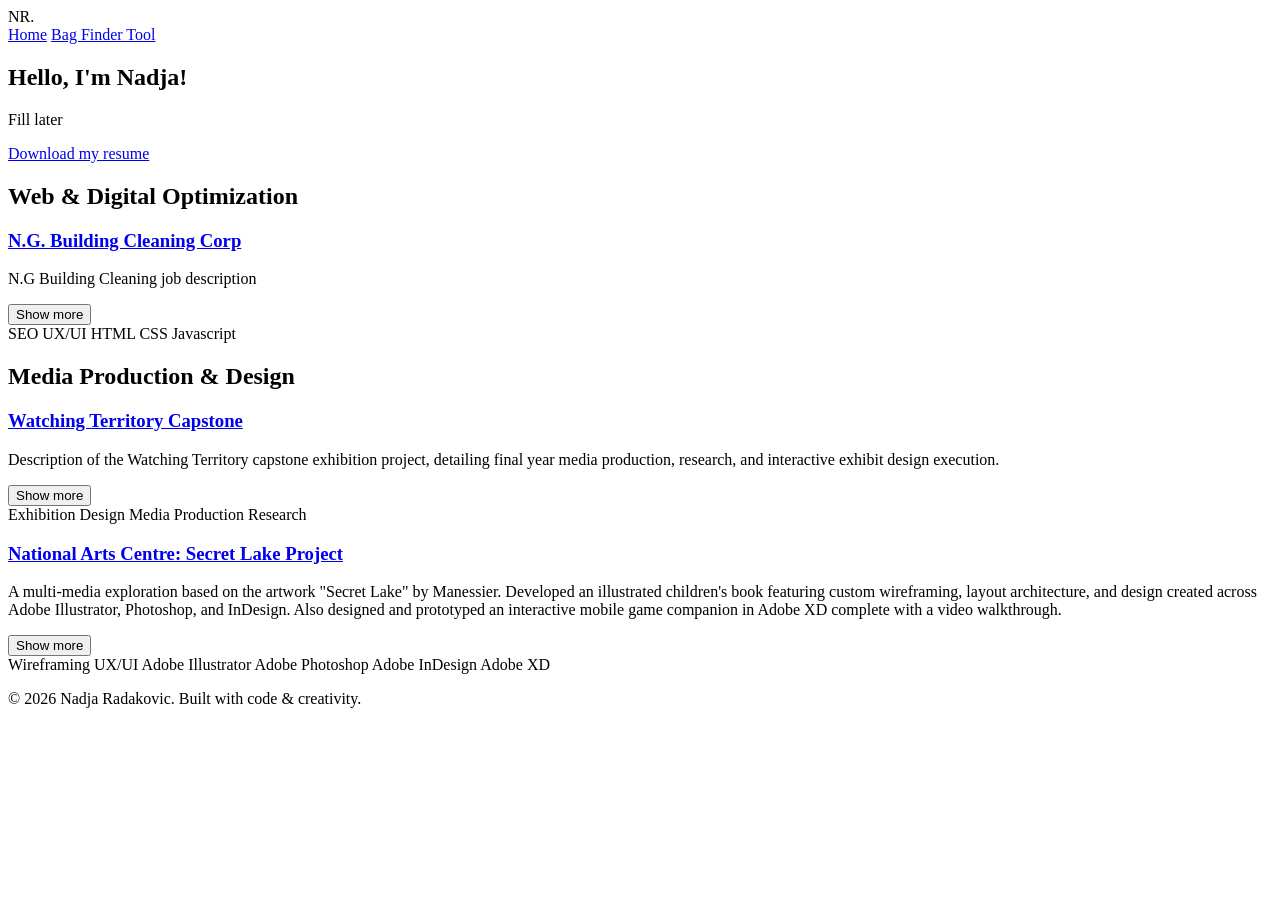
==== home.html @ 654fa586 "complete re-structure of welcome page to homepage + restyling" ====
<!DOCTYPE html>
<html lang="en">
<head>
    <meta charset="UTF-8">
    <meta name="viewport" content="width=device-width, initial-scale=1.0">
    <title>Nadja Radakovic | Portfolio</title>
    <link rel="preconnect" href="https://fonts.googleapis.com">
    <link rel="preconnect" href="https://fonts.gstatic.com" crossorigin>
    <link href="https://fonts.googleapis.com/css2?family=Inter:wght@400;500;600;700&display=swap" rel="stylesheet">
    <link rel="stylesheet" href="style.css">
</head>
<body class="home-page">

    <div class="portfolio-container">
        
        <!-- Navigation Header -->
        <header class="site-header">
            <span class="logo-text">NR.</span>
            <nav class="nav-links">
                <a href="home.html">Home</a>
                <a href="search.html">Bag Finder Tool</a>
            </nav>
        </header>

        <!-- Introduction Section -->
        <section class="intro-section">
            <h1 class="hello-heading">Hello, I'm Nadja!</h1>
            <p class="intro-text">Fill later</p>
            <!-- Make sure you have a file named resume.pdf in your folder -->
            <a href="resume.pdf" download class="btn-download">Download my resume</a>
        </section>

        <!-- Projects Section -->
        <section class="projects-section">
            
            <div class="category-block">
                <h2 class="category-title">Web & Digital Optimization</h2>
                <div class="project-grid">
                    
                    <!-- Project 1: N.G. Building Cleaning Corp -->
                    <div class="project-card">
                        <h3><a href="https://www.ngbcleaning.ca" target="_blank" class="project-link">N.G. Building Cleaning Corp</a></h3>
                        
                        <div class="desc-container">
                            <p class="clamp-text">N.G Building Cleaning job description</p>
                        </div>
                        <button class="toggle-btn" onclick="toggleText(this)">Show more</button>

                        <div class="skill-tags">
                            <span class="tag pink">SEO</span>
                            <span class="tag yellow">UX/UI</span>
                            <span class="tag green">HTML</span>
                            <span class="tag green">CSS</span>
                            <span class="tag yellow">Javascript</span>
                        </div>
                    </div>

                </div>
            </div>

            <div class="category-block">
                <h2 class="category-title">Media Production & Design</h2>
                <div class="project-grid">
                    
                    <!-- Project 2: Watching Territory -->
                    <div class="project-card">
                        <h3><a href="https://www.surveillart.ca/exhibition-watching-territory" target="_blank" class="project-link">Watching Territory Capstone</a></h3>
                        
                        <div class="desc-container">
                            <p class="clamp-text">Description of the Watching Territory capstone exhibition project, detailing final year media production, research, and interactive exhibit design execution.</p>
                        </div>
                        <button class="toggle-btn" onclick="toggleText(this)">Show more</button>

                        <div class="skill-tags">
                            <span class="tag pink">Exhibition Design</span>
                            <span class="tag green">Media Production</span>
                            <span class="tag yellow">Research</span>
                        </div>
                    </div>

                    <!-- Project 3: National Arts Centre (NAC) - Secret Lake -->
                    <div class="project-card">
                        <h3><a href="#" class="project-link">National Arts Centre: Secret Lake Project</a></h3>
                        
                        <div class="desc-container">
                            <p class="clamp-text">A multi-media exploration based on the artwork "Secret Lake" by Manessier. Developed an illustrated children's book featuring custom wireframing, layout architecture, and design created across Adobe Illustrator, Photoshop, and InDesign. Also designed and prototyped an interactive mobile game companion in Adobe XD complete with a video walkthrough.</p>
                        </div>
                        <button class="toggle-btn" onclick="toggleText(this)">Show more</button>

                        <div class="skill-tags">
                            <span class="tag yellow">Wireframing</span>
                            <span class="tag pink">UX/UI</span>
                            <span class="tag green">Adobe Illustrator</span>
                            <span class="tag green">Adobe Photoshop</span>
                            <span class="tag green">Adobe InDesign</span>
                            <span class="tag yellow">Adobe XD</span>
                        </div>
                    </div>

                </div>
            </div>

        </section>

        <footer class="site-footer">
            <p>&copy; 2026 Nadja Radakovic. Built with code & creativity.</p>
        </footer>

    </div>

    <!-- Script for Expandable Text Toggle -->
    <script>
        function toggleText(btn) {
            const container = btn.previousElementSibling;
            container.classList.toggle('expanded');
            if (container.classList.contains('expanded')) {
                btn.textContent = "Show less";
            } else {
                btn.textContent = "Show more";
            }
        }
    </script>

</body>
</html>
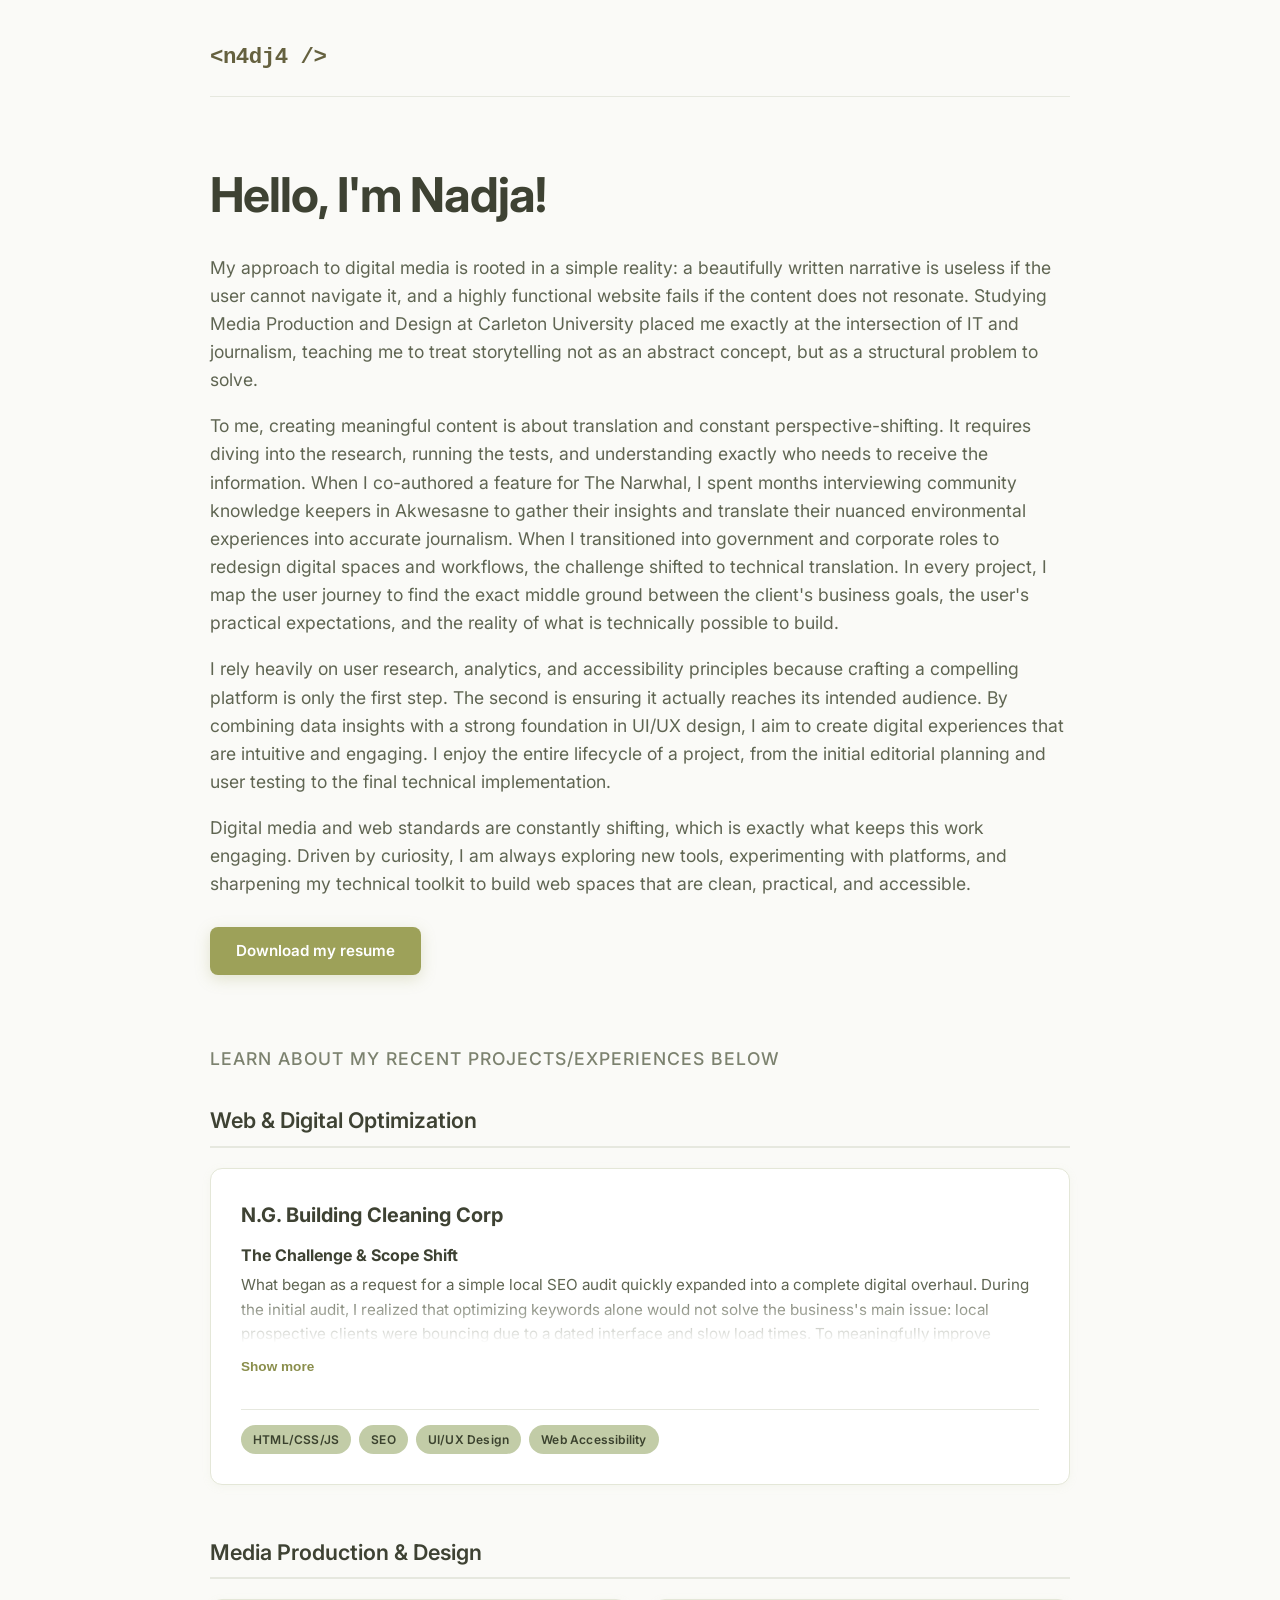
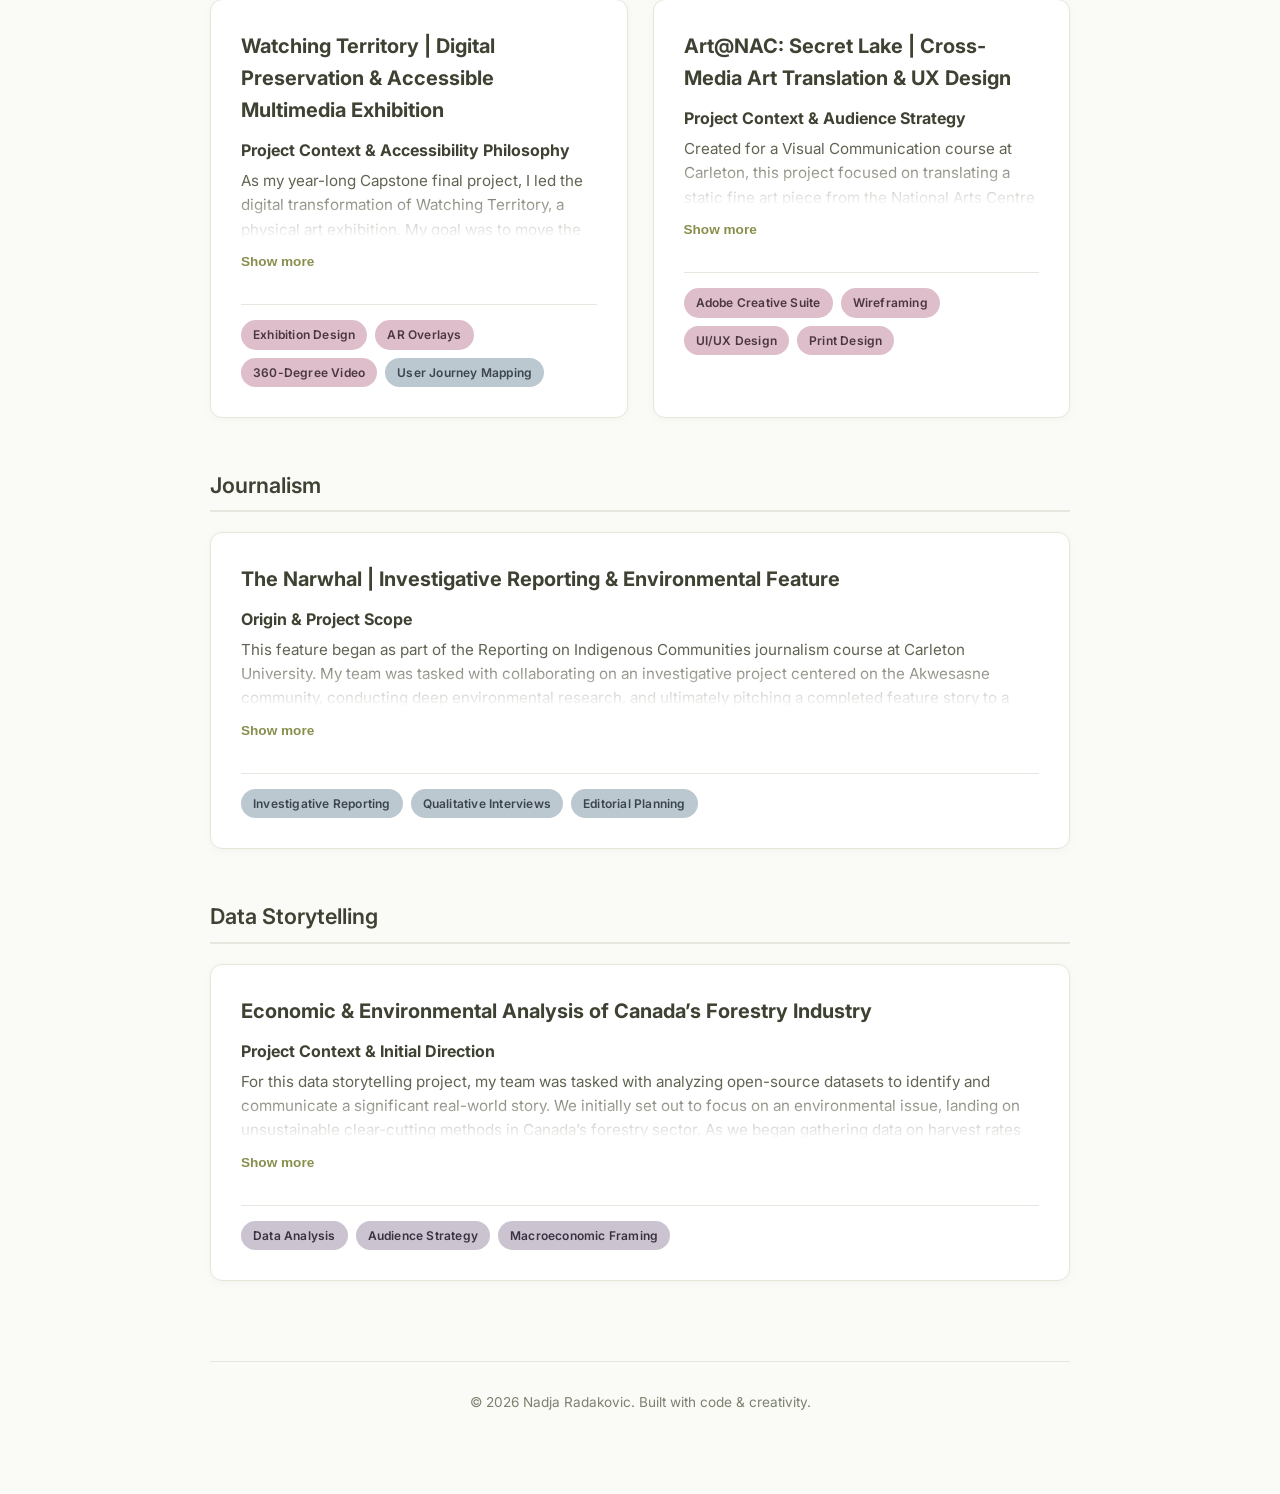
==== commit f36e5b16: "Styling and text box fill" ====
--- a/home.html
+++ b/home.html
@@ -13,87 +13,210 @@
 
     <div class="portfolio-container">
         
-        <!-- Navigation Header -->
+        <!-- Navigation Header (Cleaned up as requested) -->
         <header class="site-header">
-            <span class="logo-text">NR.</span>
-            <nav class="nav-links">
-                <a href="home.html">Home</a>
-                <a href="search.html">Bag Finder Tool</a>
-            </nav>
+            <span class="logo-code">&lt;n4dj4 /&gt;</span>
         </header>
 
         <!-- Introduction Section -->
         <section class="intro-section">
             <h1 class="hello-heading">Hello, I'm Nadja!</h1>
-            <p class="intro-text">Fill later</p>
-            <!-- Make sure you have a file named resume.pdf in your folder -->
+            
+            <div class="intro-text">
+                <p>My approach to digital media is rooted in a simple reality: a beautifully written narrative is useless if the user cannot navigate it, and a highly functional website fails if the content does not resonate. Studying Media Production and Design at Carleton University placed me exactly at the intersection of IT and journalism, teaching me to treat storytelling not as an abstract concept, but as a structural problem to solve.</p>
+                <p>To me, creating meaningful content is about translation and constant perspective-shifting. It requires diving into the research, running the tests, and understanding exactly who needs to receive the information. When I co-authored a feature for The Narwhal, I spent months interviewing community knowledge keepers in Akwesasne to gather their insights and translate their nuanced environmental experiences into accurate journalism. When I transitioned into government and corporate roles to redesign digital spaces and workflows, the challenge shifted to technical translation. In every project, I map the user journey to find the exact middle ground between the client's business goals, the user's practical expectations, and the reality of what is technically possible to build.</p>
+                <p>I rely heavily on user research, analytics, and accessibility principles because crafting a compelling platform is only the first step. The second is ensuring it actually reaches its intended audience. By combining data insights with a strong foundation in UI/UX design, I aim to create digital experiences that are intuitive and engaging. I enjoy the entire lifecycle of a project, from the initial editorial planning and user testing to the final technical implementation.</p>
+                <p>Digital media and web standards are constantly shifting, which is exactly what keeps this work engaging. Driven by curiosity, I am always exploring new tools, experimenting with platforms, and sharpening my technical toolkit to build web spaces that are clean, practical, and accessible.</p>
+            </div>
+
             <a href="resume.pdf" download class="btn-download">Download my resume</a>
         </section>
 
         <!-- Projects Section -->
         <section class="projects-section">
             
+            <h2 class="section-subtitle">Learn about my recent projects/experiences below</h2>
+
+            <!-- Category 1: Web & Digital -->
             <div class="category-block">
                 <h2 class="category-title">Web & Digital Optimization</h2>
-                <div class="project-grid">
-                    
-                    <!-- Project 1: N.G. Building Cleaning Corp -->
+                <div class="project-grid single-col">
+                    
                     <div class="project-card">
                         <h3><a href="https://www.ngbcleaning.ca" target="_blank" class="project-link">N.G. Building Cleaning Corp</a></h3>
                         
                         <div class="desc-container">
-                            <p class="clamp-text">N.G Building Cleaning job description</p>
-                        </div>
-                        <button class="toggle-btn" onclick="toggleText(this)">Show more</button>
-
-                        <div class="skill-tags">
-                            <span class="tag pink">SEO</span>
-                            <span class="tag yellow">UX/UI</span>
-                            <span class="tag green">HTML</span>
-                            <span class="tag green">CSS</span>
-                            <span class="tag yellow">Javascript</span>
-                        </div>
-                    </div>
-
-                </div>
-            </div>
-
+                            <div class="desc-content">
+                                <h4>The Challenge & Scope Shift</h4>
+                                <p>What began as a request for a simple local SEO audit quickly expanded into a complete digital overhaul. During the initial audit, I realized that optimizing keywords alone would not solve the business's main issue: local prospective clients were bouncing due to a dated interface and slow load times. To meaningfully improve search visibility and user retention, the site required a ground-up redesign focused on UI/UX, accessibility, and restructured content.</p>
+                                
+                                <h4>Balancing Client Vision with User Experience</h4>
+                                <p>I presented my findings to the client and proposed a full site rebuild. The core challenge was managing stakeholder expectations. I needed to extract the client's vision for their brand while advocating for the design choices required for SEO and accessibility. Through multiple phases of wireframing and feedback rounds, I translated their ideas into a practical end product. This process required clear communication and technical translation, ensuring the client felt heard while keeping the site compliant with web standards and optimized for user conversion.</p>
+                                
+                                <h4>Technical & Strategic Execution</h4>
+                                <p>Using custom CSS and JavaScript, I overhauled the frontend aesthetic, eliminated performance bottlenecks, and restructured the site architecture to support long-tail keywords relevant to the Ottawa commercial cleaning market. I also prioritized accessibility, ensuring keyboard navigation, screen reader compatibility, and contrast ratios met modern standards. The technical optimization led to a 100/100 SEO score and a 95/100 Accessibility score on Google PageSpeed Insights.</p>
+                                
+                                <a href="https://www.ngbcleaning.ca" target="_blank" class="custom-link">View the site N.G. Building Cleaning Corp</a>
+                            </div>
+                        </div>
+                        <button class="toggle-btn" onclick="toggleText(this)">Show more</button>
+
+                        <div class="skill-tags">
+                            <span class="tag skill-web">HTML/CSS/JS</span>
+                            <span class="tag skill-web">SEO</span>
+                            <span class="tag skill-web">UI/UX Design</span>
+                            <span class="tag skill-web">Web Accessibility</span>
+                        </div>
+                    </div>
+
+                </div>
+            </div>
+
+            <!-- Category 2: Media Production & Design -->
             <div class="category-block">
                 <h2 class="category-title">Media Production & Design</h2>
                 <div class="project-grid">
                     
-                    <!-- Project 2: Watching Territory -->
-                    <div class="project-card">
-                        <h3><a href="https://www.surveillart.ca/exhibition-watching-territory" target="_blank" class="project-link">Watching Territory Capstone</a></h3>
-                        
-                        <div class="desc-container">
-                            <p class="clamp-text">Description of the Watching Territory capstone exhibition project, detailing final year media production, research, and interactive exhibit design execution.</p>
-                        </div>
-                        <button class="toggle-btn" onclick="toggleText(this)">Show more</button>
-
-                        <div class="skill-tags">
-                            <span class="tag pink">Exhibition Design</span>
-                            <span class="tag green">Media Production</span>
-                            <span class="tag yellow">Research</span>
-                        </div>
-                    </div>
-
-                    <!-- Project 3: National Arts Centre (NAC) - Secret Lake -->
-                    <div class="project-card">
-                        <h3><a href="#" class="project-link">National Arts Centre: Secret Lake Project</a></h3>
-                        
-                        <div class="desc-container">
-                            <p class="clamp-text">A multi-media exploration based on the artwork "Secret Lake" by Manessier. Developed an illustrated children's book featuring custom wireframing, layout architecture, and design created across Adobe Illustrator, Photoshop, and InDesign. Also designed and prototyped an interactive mobile game companion in Adobe XD complete with a video walkthrough.</p>
-                        </div>
-                        <button class="toggle-btn" onclick="toggleText(this)">Show more</button>
-
-                        <div class="skill-tags">
-                            <span class="tag yellow">Wireframing</span>
-                            <span class="tag pink">UX/UI</span>
-                            <span class="tag green">Adobe Illustrator</span>
-                            <span class="tag green">Adobe Photoshop</span>
-                            <span class="tag green">Adobe InDesign</span>
-                            <span class="tag yellow">Adobe XD</span>
+                    <!-- Watching Territory -->
+                    <div class="project-card">
+                        <h3><a href="https://www.surveillart.ca/exhibition-watching-territory" target="_blank" class="project-link">Watching Territory | Digital Preservation & Accessible Multimedia Exhibition</a></h3>
+                        
+                        <div class="desc-container">
+                            <div class="desc-content">
+                                <h4>Project Context & Accessibility Philosophy</h4>
+                                <p>As my year-long Capstone final project, I led the digital transformation of Watching Territory, a physical art exhibition. My goal was to move the artwork beyond the physical boundaries of the gallery and create an accessible online experience. This project was driven by a core principle: digitization should democratize access, but thoughtless design only creates new barriers. When web spaces fail to account for diverse user needs, they restrict who can engage with the narrative. I set out to guide our team in designing a multi-platform digital experience that prioritized accessibility from the ground up.</p>
+                                
+                                <h4>Multi-Platform Technical Strategy</h4>
+                                <p>To ensure the exhibition reached the widest possible audience, we implemented a multi-channel design strategy: <br>
+                                • <strong>360-Degree Immersive Virtual Tour:</strong> Using a 360-degree camera, we captured the physical layout and placement of the artwork. We hosted this interactive environment on a custom Wix platform, adding interactive pop-ups with artwork details and bilingual audio narratives in both official languages (English and French).<br>
+                                • <strong>In-Gallery AR Overlays:</strong> For in-person visitors, we created QR code displays placed alongside physical pieces. Scanning these codes launched augmented reality overlays that provided deeper context about the artwork and artists directly on their mobile devices.<br>
+                                • <strong>Linear Guided Video Tour:</strong> To accommodate users with different device capabilities or viewing preferences, we produced a structured YouTube video tour that offered a guided narrative through the gallery space.</p>
+                                
+                                <h4>User Journey & Cultural Integrity</h4>
+                                <p>Preserving the emotional and cultural integrity of the artwork while translating it to a screen required careful attention to the user journey. Every interactive element, from spatial navigation in the virtual room to audio contrast ratios, was designed to keep the focal point on the artists' messaging. By offering multiple entry points, including interactive 360 navigation, AR, audio, and video, our platform allowed users to explore the gallery at their own pace and in the format that best suited their needs.</p>
+
+                                <h4>Key Learnings</h4>
+                                <p>This project showed how a thoughtful, multi-platform design strategy can remove physical barriers and expand the reach of meaningful cultural work. From a leadership perspective, guiding a year-long Capstone project required balancing big-picture strategy with day-to-day execution. It taught me how to manage a team through structured planning, navigate technical compromises across multiple tools, and maintain momentum while ensuring that flexible, user-centred choices remained at the heart of the experience.</p>
+
+                                <a href="https://www.surveillart.ca/exhibition-watching-territory" target="_blank" class="custom-link">See Watching Territory Digitized</a>
+                            </div>
+                        </div>
+                        <button class="toggle-btn" onclick="toggleText(this)">Show more</button>
+
+                        <div class="skill-tags">
+                            <span class="tag skill-creative">Exhibition Design</span>
+                            <span class="tag skill-creative">AR Overlays</span>
+                            <span class="tag skill-creative">360-Degree Video</span>
+                            <span class="tag skill-research">User Journey Mapping</span>
+                        </div>
+                    </div>
+
+                    <!-- Secret Lake -->
+                    <div class="project-card">
+                        <h3><a href="#" onclick="openModal('assets/SecretLake.pdf')" class="project-link">Art@NAC: Secret Lake | Cross-Media Art Translation & UX Design</a></h3>
+                        
+                        <div class="desc-container">
+                            <div class="desc-content">
+                                <h4>Project Context & Audience Strategy</h4>
+                                <p>Created for a Visual Communication course at Carleton, this project focused on translating a static fine art piece from the National Arts Centre into accessible, multi-platform design. I chose <a href="#" onclick="openModal('assets/SecretLake.pdf')" class="custom-link inline-link">Secret Lake by Alfred Manessier</a>, a massive woven tapestry inspired by the artist’s 1967 trip to Canada and his impression of the Rideau Lakes. The core challenge was taking an abstract, high-concept artwork and adapting it into formats that could engage broad audiences, specifically younger viewers and interactive mobile users.</p>
+                                
+                                <h4>Print Design: Children’s Activity Book</h4>
+                                <p>Drawing inspiration from how my nieces and nephews interact with art, I designed a children’s activity book that reimagined the tapestry as an educational tool. I wireframed the book’s progression to ensure an intuitive flow for young readers, extracted the original artwork’s colour palette, and adjusted the saturation and tones to better suit a child-friendly aesthetic. Using Adobe InDesign for layout, Illustrator for vector elements, and Photoshop for digital rendering, I created a complete print-ready activity book that combined creative exercises with visual learning.</p>
+
+                                <h4>Digital Design: Interactive Mobile App Experience</h4>
+                                <p>To complement the print component, I designed an interactive mobile app experience that extended the artwork into the digital realm. I created a mobile UI that balanced informative context about the artist’s history and the Rideau Lakes with interactive artistic features. The design allowed users to actively manipulate digital elements inspired by the tapestry, blending art history education with hands-on digital engagement.</p>
+
+                                <h4>Key Learnings</h4>
+                                <p>This project expanded my ability to adapt a single core concept across completely different mediums. It required combining visual storytelling, colour theory, and audience-focused design with practical execution across the Adobe Creative Suite.</p>
+
+                                <div class="link-group">
+                                    <a href="#" onclick="openModal('assets/Wireframes.pdf')" class="custom-link">View Wireframing Process</a>
+                                    <a href="#" onclick="openModal('assets/ActivityBook.pdf')" class="custom-link">View Activity Book Final Product</a>
+                                    <a href="#" onclick="openModal('assets/Walkthrough.mp4')" class="custom-link">View Mobile App Video Walkthrough</a>
+                                </div>
+                            </div>
+                        </div>
+                        <button class="toggle-btn" onclick="toggleText(this)">Show more</button>
+
+                        <div class="skill-tags">
+                            <span class="tag skill-creative">Adobe Creative Suite</span>
+                            <span class="tag skill-creative">Wireframing</span>
+                            <span class="tag skill-creative">UI/UX Design</span>
+                            <span class="tag skill-creative">Print Design</span>
+                        </div>
+                    </div>
+
+                </div>
+            </div>
+
+            <!-- Category 3: Journalism -->
+            <div class="category-block">
+                <h2 class="category-title">Journalism</h2>
+                <div class="project-grid single-col">
+                    
+                    <div class="project-card">
+                        <h3><a href="https://thenarwhal.ca" target="_blank" class="project-link">The Narwhal | Investigative Reporting & Environmental Feature</a></h3>
+                        
+                        <div class="desc-container">
+                            <div class="desc-content">
+                                <h4>Origin & Project Scope</h4>
+                                <p>This feature began as part of the Reporting on Indigenous Communities journalism course at Carleton University. My team was tasked with collaborating on an investigative project centered on the Akwesasne community, conducting deep environmental research, and ultimately pitching a completed feature story to a national Canadian media outlet. Facing an unfamiliar subject area, I started with extensive preliminary research into regional ecological reports and local environmental challenges, narrowing our focus to two prospective stories: declining sturgeon populations and the devastation of Black Ash trees.</p>
+                                
+                                <h4>On-the-Ground Fieldwork & Community Engagement</h4>
+                                <p>To determine which issue required urgent coverage, we traveled to Akwesasne to engage in open dialogue with local residents, knowledge keepers, and cultural experts. True research in this context was not about imposing a predetermined narrative, but listening carefully to the community’s lived experiences. Through these discussions, it became clear that the Emerald Ash Borer, an invasive species, was doing far more than destroying timber. It was directly threatening generations of Mohawk basketweaving traditions. Building respectful relationships with local experts allowed us to gather first-hand insights that no document audit could provide.</p>
+
+                                <h4>Synthesizing Science and Narrative</h4>
+                                <p>The primary editorial challenge was balancing scientific data with qualitative human experiences. The investigative process required synthesizing complex ecological research on invasive species migration alongside sensitive cultural testimonies. My work focused on connecting these two threads into a coherent, accurate piece for a national audience. We pitched the story to The Narwhal, where it was accepted and co-authored as a published feature. Every stage of writing required careful editorial judgment to ensure the final piece was scientifically rigorous, culturally respectful, and accessible to general readers.</p>
+
+                                <h4>Key Learnings</h4>
+                                <p>This project reinforced that impactful storytelling is an exercise in rigorous research and ethical translation. It taught me how to navigate unfamiliar subject matter quickly, manage qualitative interviews alongside technical data, and build trust with stakeholders across sensitive topics. Beyond basic reporting skills, it deepened my ability to frame complex real-world issues in a way that is clear, compelling, and grounded in fact.</p>
+
+                                <a href="https://thenarwhal.ca" target="_blank" class="custom-link">Read our article here</a>
+                            </div>
+                        </div>
+                        <button class="toggle-btn" onclick="toggleText(this)">Show more</button>
+
+                        <div class="skill-tags">
+                            <span class="tag skill-research">Investigative Reporting</span>
+                            <span class="tag skill-research">Qualitative Interviews</span>
+                            <span class="tag skill-research">Editorial Planning</span>
+                        </div>
+                    </div>
+
+                </div>
+            </div>
+
+            <!-- Category 4: Data Storytelling -->
+            <div class="category-block">
+                <h2 class="category-title">Data Storytelling</h2>
+                <div class="project-grid single-col">
+                    
+                    <div class="project-card">
+                        <h3><a href="https://theodunn12.wixsite.com/itec2100-th" target="_blank" class="project-link">Economic & Environmental Analysis of Canada’s Forestry Industry</a></h3>
+                        
+                        <div class="desc-container">
+                            <div class="desc-content">
+                                <h4>Project Context & Initial Direction</h4>
+                                <p>For this data storytelling project, my team was tasked with analyzing open-source datasets to identify and communicate a significant real-world story. We initially set out to focus on an environmental issue, landing on unsustainable clear-cutting methods in Canada’s forestry sector. As we began gathering data on harvest rates and forest loss, I recognized a critical narrative limitation: presenting this purely as an environmental issue meant we would mostly preach to an audience that was already convinced.</p>
+
+                                <h4>Strategic Pivot & Audience Framing</h4>
+                                <p>Good data storytelling relies on identifying not just who your audience currently is, but who your audience needs to be. To expand the reach and impact of our findings, I led a pivot in our analytical approach. Instead of framing unsustainable forestry solely as an ecological concern, we shifted to an industrial and macroeconomic lens. We reframed the data to show how unsustainable clear-cutting directly contributes to declining sector employment, resource depletion, and long-term risks to Canada's overall GDP.</p>
+
+                                <h4>Data Synthesis & Impact</h4>
+                                <p>By combining environmental data with economic and labor metrics, we turned an isolated conservation issue into a national economic concern. The final interactive digital report showed that short-term over-harvesting jeopardizes the future stability of the industry itself, directly affecting livelihoods and regional economies. This framing made the data relevant to stakeholders, policymakers, and general readers who might otherwise tune out purely environmental arguments.</p>
+
+                                <h4>Key Learnings</h4>
+                                <p>This project reinforced that raw data is only as effective as the strategy behind its narrative. It taught me how to identify audience biases, cross-reference disparate datasets (environmental vs. economic), and strategically structure information to make complex data actionable and persuasive for a broader audience.</p>
+
+                                <a href="https://theodunn12.wixsite.com/itec2100-th" target="_blank" class="custom-link">Read our Data Story here</a>
+                            </div>
+                        </div>
+                        <button class="toggle-btn" onclick="toggleText(this)">Show more</button>
+
+                        <div class="skill-tags">
+                            <span class="tag skill-data">Data Analysis</span>
+                            <span class="tag skill-data">Audience Strategy</span>
+                            <span class="tag skill-data">Macroeconomic Framing</span>
                         </div>
                     </div>
 
@@ -108,8 +231,17 @@
 
     </div>
 
-    <!-- Script for Expandable Text Toggle -->
+    <!-- Pop-up Modal for PDFs and Media -->
+    <div id="mediaModal" class="modal">
+        <div class="modal-content">
+            <span class="close" onclick="closeModal()">&times;</span>
+            <iframe id="modalIframe" src="" frameborder="0" allowfullscreen></iframe>
+        </div>
+    </div>
+
+    <!-- Scripts -->
     <script>
+        // Toggle text expansion
         function toggleText(btn) {
             const container = btn.previousElementSibling;
             container.classList.toggle('expanded');
@@ -119,6 +251,26 @@
                 btn.textContent = "Show more";
             }
         }
+
+        // Modal pop-up logic
+        function openModal(fileUrl) {
+            event.preventDefault(); // Prevents page from jumping to top
+            document.getElementById('modalIframe').src = fileUrl;
+            document.getElementById('mediaModal').style.display = "flex";
+        }
+
+        function closeModal() {
+            document.getElementById('mediaModal').style.display = "none";
+            document.getElementById('modalIframe').src = "";
+        }
+
+        // Close modal if user clicks outside the box
+        window.onclick = function(event) {
+            const modal = document.getElementById('mediaModal');
+            if (event.target == modal) {
+                closeModal();
+            }
+        }
     </script>
 
 </body>
--- a/style.css
+++ b/style.css
@@ -0,0 +1,404 @@
+/* --- Global Resets --- */
+* {
+    margin: 0;
+    padding: 0;
+    box-sizing: border-box;
+}
+
+body {
+    font-family: 'Inter', sans-serif;
+    -webkit-font-smoothing: antialiased;
+}
+
+/* =========================================
+   PAGE ONE: SPOTTY / BLOOMING WELCOME PAGE
+   ========================================= */
+.welcome-page {
+    background-color: #F7DDD5; 
+    height: 100vh;
+    display: flex;
+    justify-content: center;
+    align-items: center;
+    overflow: hidden;
+    position: relative;
+}
+
+.blob {
+    position: absolute;
+    border-radius: 50%;
+    filter: blur(70px);
+    opacity: 0.65;
+    animation: floatBlob 16s ease infinite alternate;
+}
+
+.blob-1 { width: 480px; height: 480px; background-color: #C2CCA7; top: -10%; left: -10%; animation-delay: 0s; }
+.blob-2 { width: 520px; height: 520px; background-color: #DEBECB; bottom: -15%; right: -10%; animation-delay: -5s; }
+.blob-3 { width: 380px; height: 380px; background-color: #F9DE9D; top: 45%; left: 55%; transform: translate(-50%, -50%); animation-delay: -10s; }
+
+@keyframes floatBlob {
+    0% { transform: translate(0, 0) scale(1); }
+    100% { transform: translate(35px, 25px) scale(1.08); }
+}
+
+.welcome-container {
+    text-align: center;
+    display: flex;
+    flex-direction: column;
+    align-items: center;
+    gap: 30px;
+    z-index: 10;
+}
+
+.fade-in-text {
+    font-family: 'Great Vibes', cursive;
+    font-size: 7.5rem;
+    color: #4a4d3c;
+    font-weight: 400;
+    opacity: 0;
+    animation: fadeIn 2s ease forwards;
+    animation-delay: 0.3s;
+    text-shadow: 0 4px 20px rgba(194, 204, 167, 0.4);
+}
+
+.fade-in-btn {
+    color: #4a4d3c;
+    background: rgba(255, 255, 255, 0.65);
+    backdrop-filter: blur(10px);
+    border: 1px solid rgba(255, 255, 255, 0.9);
+    border-radius: 50%;
+    width: 55px;
+    height: 55px;
+    display: flex;
+    justify-content: center;
+    align-items: center;
+    text-decoration: none;
+    opacity: 0;
+    animation: fadeIn 2s ease forwards;
+    animation-delay: 1.2s;
+    transition: all 0.3s ease;
+    box-shadow: 0 8px 20px rgba(0, 0, 0, 0.04);
+}
+
+.fade-in-btn:hover {
+    background: rgba(255, 255, 255, 0.95);
+    transform: translateY(4px);
+    box-shadow: 0 12px 25px rgba(194, 204, 167, 0.3);
+}
+
+@keyframes fadeIn {
+    from { opacity: 0; transform: translateY(15px); }
+    to { opacity: 1; transform: translateY(0); }
+}
+
+/* =========================================
+   PAGE TWO: HOMEPAGE (PORTFOLIO)
+   ========================================= */
+.home-page {
+    background-color: #FAFAF7; 
+    color: #2F332A;
+    line-height: 1.6;
+}
+
+.portfolio-container {
+    max-width: 900px;
+    margin: 0 auto;
+    padding: 40px 20px 80px 20px;
+}
+
+/* Header & Logo */
+.site-header {
+    display: flex;
+    justify-content: flex-start;
+    align-items: center;
+    margin-bottom: 60px;
+    padding-bottom: 20px;
+    border-bottom: 1px solid #E6E8DF;
+}
+
+.logo-code {
+    font-family: monospace;
+    font-weight: 600;
+    font-size: 1.4rem;
+    letter-spacing: -0.5px;
+    color: #65613F; 
+}
+
+/* Intro Block */
+.intro-section {
+    margin-bottom: 70px;
+}
+
+.hello-heading {
+    font-size: 3rem;
+    letter-spacing: -1px;
+    margin-bottom: 20px;
+    color: #3E4233;
+}
+
+.intro-text p {
+    font-size: 1.1rem;
+    margin-bottom: 18px;
+    color: #5F6552;
+}
+
+.btn-download {
+    display: inline-block;
+    margin-top: 10px;
+    background-color: #9DA159; 
+    color: #ffffff;
+    padding: 12px 26px;
+    border-radius: 8px;
+    text-decoration: none;
+    font-weight: 600;
+    font-size: 0.95rem;
+    box-shadow: 0 4px 15px rgba(157, 161, 89, 0.25);
+    transition: all 0.2s ease;
+}
+
+.btn-download:hover {
+    background-color: #8A8E4C;
+    transform: translateY(-2px);
+    box-shadow: 0 6px 20px rgba(157, 161, 89, 0.35);
+}
+
+/* Project Categories */
+.section-subtitle {
+    font-size: 1.1rem;
+    font-weight: 500;
+    color: #7C826F;
+    margin-bottom: 30px;
+    text-transform: uppercase;
+    letter-spacing: 1px;
+}
+
+.category-block {
+    margin-bottom: 50px;
+}
+
+.category-title {
+    font-size: 1.35rem;
+    margin-bottom: 20px;
+    color: #3E4233;
+    font-weight: 600;
+    border-bottom: 2px solid #E6E8DF;
+    padding-bottom: 8px;
+}
+
+.project-grid {
+    display: grid;
+    grid-template-columns: repeat(auto-fit, minmax(320px, 1fr));
+    gap: 25px;
+}
+
+/* Override for single items so they don't stretch too thin */
+.project-grid.single-col {
+    grid-template-columns: 1fr;
+}
+
+.project-card {
+    background-color: #FFFFFF;
+    border: 1px solid #E4E7D8;
+    padding: 30px;
+    border-radius: 12px;
+    box-shadow: 0 2px 8px rgba(194, 204, 167, 0.1);
+    transition: transform 0.2s ease, box-shadow 0.2s ease;
+}
+
+.project-card:hover {
+    transform: translateY(-4px);
+    box-shadow: 0 10px 20px rgba(194, 204, 167, 0.2);
+}
+
+.project-card h3 {
+    margin-bottom: 12px;
+    font-size: 1.25rem;
+}
+
+/* Custom Distinguishable Links */
+.project-link {
+    color: #3E4233;
+    text-decoration: none;
+    transition: color 0.2s ease;
+}
+
+.project-link:hover {
+    color: #d87a79; /* Soft pink on hover */
+}
+
+.custom-link {
+    display: inline-block;
+    color: #d87a79; 
+    font-weight: 600;
+    text-decoration: none;
+    border-bottom: 2px solid rgba(216, 122, 121, 0.3);
+    margin-top: 15px;
+    transition: all 0.2s ease;
+}
+
+.custom-link.inline-link {
+    margin-top: 0;
+    border-bottom: 1px solid rgba(216, 122, 121, 0.3);
+}
+
+.custom-link:hover {
+    color: #b05c5b;
+    border-bottom-color: #b05c5b;
+}
+
+.link-group {
+    display: flex;
+    flex-direction: column;
+    align-items: flex-start;
+    gap: 5px;
+    margin-top: 15px;
+}
+
+.link-group .custom-link {
+    margin-top: 0;
+}
+
+/* Text Truncation & Expansion */
+.desc-container {
+    position: relative;
+    max-height: 100px; /* Limits height to about 4 lines */
+    overflow: hidden;
+    transition: max-height 0.5s ease;
+    margin-bottom: 10px;
+}
+
+.desc-container.expanded {
+    max-height: 2500px; /* Expands to fit content */
+}
+
+.desc-container::after {
+    content: "";
+    position: absolute;
+    bottom: 0;
+    left: 0;
+    width: 100%;
+    height: 50px;
+    background: linear-gradient(transparent, #FFFFFF);
+    pointer-events: none;
+}
+
+.desc-container.expanded::after {
+    display: none;
+}
+
+.desc-content p {
+    font-size: 0.95rem;
+    color: #5F6552;
+    line-height: 1.6;
+    margin-bottom: 15px;
+}
+
+.desc-content h4 {
+    font-size: 1rem;
+    color: #3E4233;
+    margin-top: 20px;
+    margin-bottom: 5px;
+}
+
+.desc-content h4:first-child {
+    margin-top: 0;
+}
+
+/* Toggle Button */
+.toggle-btn {
+    background: none;
+    border: none;
+    color: #8A8E4C;
+    font-weight: 600;
+    font-size: 0.85rem;
+    cursor: pointer;
+    padding: 0;
+    margin-bottom: 20px;
+    display: inline-block;
+}
+
+.toggle-btn:hover {
+    text-decoration: underline;
+}
+
+/* Category Skill Tags */
+.skill-tags {
+    display: flex;
+    flex-wrap: wrap;
+    gap: 8px;
+    margin-top: 15px;
+    padding-top: 15px;
+    border-top: 1px solid #E6E8DF;
+}
+
+.tag {
+    font-size: 0.75rem;
+    font-weight: 600;
+    padding: 5px 12px;
+    border-radius: 50px;
+    letter-spacing: 0.2px;
+}
+
+/* Colour Coded Categories based on your palette */
+.tag.skill-web { background-color: #C2CCA7; color: #3b422e; }       /* Green for Web/Tech */
+.tag.skill-creative { background-color: #DEBECB; color: #4a3740; }  /* Pink for Creative/Design */
+.tag.skill-research { background-color: #BCC8D0; color: #3b454e; }  /* Blue for Research/Journalism */
+.tag.skill-data { background-color: #CCC3D1; color: #3a3240; }      /* Purple for Data */
+
+/* Pop-up Modal Styles */
+.modal {
+    display: none; 
+    position: fixed; 
+    z-index: 999; 
+    left: 0; 
+    top: 0;
+    width: 100%; 
+    height: 100%; 
+    background-color: rgba(47, 51, 42, 0.8); 
+    align-items: center; 
+    justify-content: center;
+    backdrop-filter: blur(4px);
+}
+
+.modal-content {
+    background-color: #FAFAF7;
+    padding: 20px 20px 10px 20px;
+    border-radius: 12px;
+    width: 90%; 
+    max-width: 1000px; 
+    height: 85vh;
+    position: relative;
+    box-shadow: 0 15px 40px rgba(0,0,0,0.2);
+    display: flex;
+    flex-direction: column;
+}
+
+.close {
+    color: #8A8E4C;
+    align-self: flex-end;
+    font-size: 32px;
+    font-weight: bold;
+    cursor: pointer;
+    line-height: 1;
+    margin-bottom: 10px;
+}
+
+.close:hover {
+    color: #3E4233;
+}
+
+#modalIframe {
+    width: 100%;
+    height: 100%;
+    border-radius: 8px;
+    background-color: #fff;
+}
+
+/* Footer */
+.site-footer {
+    text-align: center;
+    margin-top: 80px;
+    padding-top: 30px;
+    border-top: 1px solid #E6E8DF;
+    color: #7C826F;
+    font-size: 0.85rem;
+}
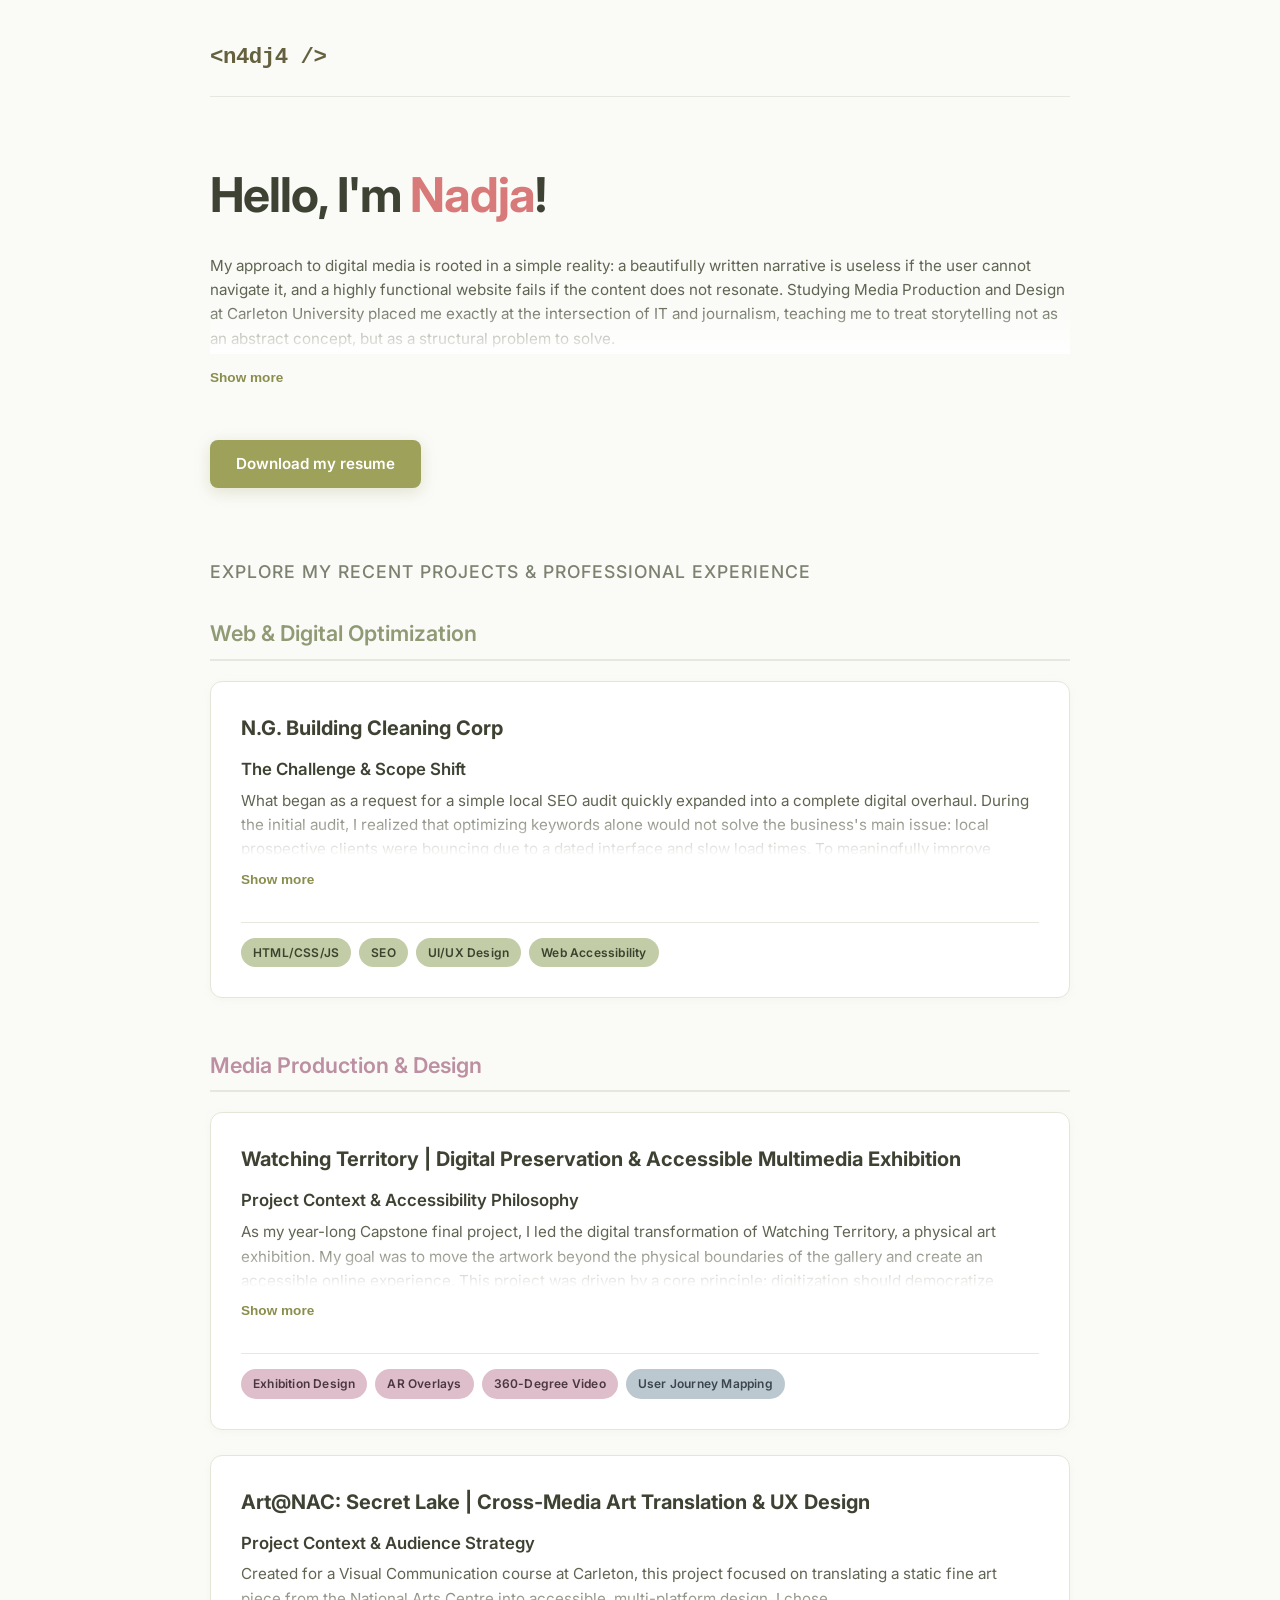
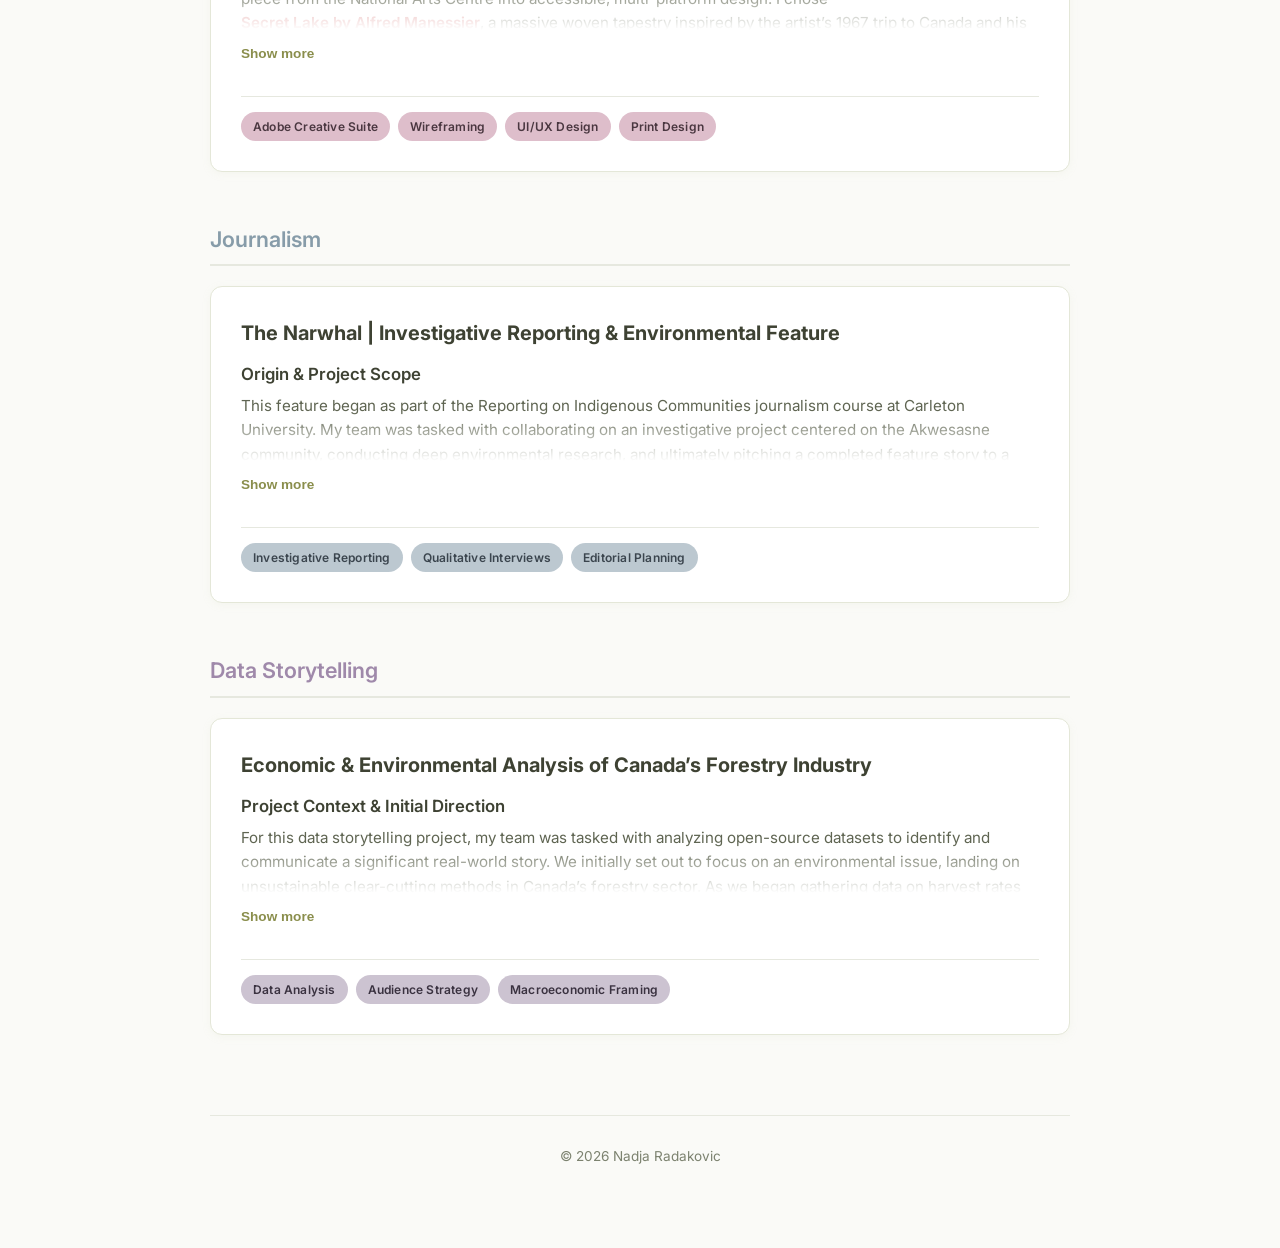
==== commit 76b66da7: "Update on style changes without pdf & mp4 additions" ====
--- a/home.html
+++ b/home.html
@@ -13,33 +13,39 @@
 
     <div class="portfolio-container">
         
-        <!-- Navigation Header (Cleaned up as requested) -->
+        <!-- Navigation Header -->
         <header class="site-header">
-            <span class="logo-code">&lt;n4dj4 /&gt;</span>
+            <span class="logo-code">&lt;<span class="logo-pink">n</span><span class="logo-green">4</span><span class="logo-pink">dj</span><span class="logo-green">4</span> /&gt;</span>
         </header>
 
         <!-- Introduction Section -->
         <section class="intro-section">
-            <h1 class="hello-heading">Hello, I'm Nadja!</h1>
+            <h1 class="hello-heading">Hello, I'm <span class="name-pink">Nadja</span>!</h1>
             
-            <div class="intro-text">
-                <p>My approach to digital media is rooted in a simple reality: a beautifully written narrative is useless if the user cannot navigate it, and a highly functional website fails if the content does not resonate. Studying Media Production and Design at Carleton University placed me exactly at the intersection of IT and journalism, teaching me to treat storytelling not as an abstract concept, but as a structural problem to solve.</p>
-                <p>To me, creating meaningful content is about translation and constant perspective-shifting. It requires diving into the research, running the tests, and understanding exactly who needs to receive the information. When I co-authored a feature for The Narwhal, I spent months interviewing community knowledge keepers in Akwesasne to gather their insights and translate their nuanced environmental experiences into accurate journalism. When I transitioned into government and corporate roles to redesign digital spaces and workflows, the challenge shifted to technical translation. In every project, I map the user journey to find the exact middle ground between the client's business goals, the user's practical expectations, and the reality of what is technically possible to build.</p>
-                <p>I rely heavily on user research, analytics, and accessibility principles because crafting a compelling platform is only the first step. The second is ensuring it actually reaches its intended audience. By combining data insights with a strong foundation in UI/UX design, I aim to create digital experiences that are intuitive and engaging. I enjoy the entire lifecycle of a project, from the initial editorial planning and user testing to the final technical implementation.</p>
-                <p>Digital media and web standards are constantly shifting, which is exactly what keeps this work engaging. Driven by curiosity, I am always exploring new tools, experimenting with platforms, and sharpening my technical toolkit to build web spaces that are clean, practical, and accessible.</p>
-            </div>
-
-            <a href="resume.pdf" download class="btn-download">Download my resume</a>
+            <!-- Collapsible About Me Section using your card collapse structure -->
+            <div class="desc-container">
+                <div class="desc-content intro-text">
+                    <p>My approach to digital media is rooted in a simple reality: a beautifully written narrative is useless if the user cannot navigate it, and a highly functional website fails if the content does not resonate. Studying Media Production and Design at Carleton University placed me exactly at the intersection of IT and journalism, teaching me to treat storytelling not as an abstract concept, but as a structural problem to solve.</p>
+                    <p>To me, creating meaningful content is about translation and constant perspective-shifting. It requires diving into the research, running the tests, and understanding exactly who needs to receive the information. When I co-authored a feature for The Narwhal, I spent months interviewing community knowledge keepers in Akwesasne to gather their insights and translate their nuanced environmental experiences into accurate journalism. When I transitioned into government and corporate roles to redesign digital spaces and workflows, the challenge shifted to technical translation. In every project, I map the user journey to find the exact middle ground between the client's business goals, the user's practical expectations, and the reality of what is technically possible to build.</p>
+                    <p>I rely heavily on user research, analytics, and accessibility principles because crafting a compelling platform is only the first step. The second is ensuring it actually reaches its intended audience. By combining data insights with a strong foundation in UI/UX design, I aim to create digital experiences that are intuitive and engaging. I enjoy the entire lifecycle of a project, from the initial editorial planning and user testing to the final technical implementation.</p>
+                    <p>Digital media and web standards are constantly shifting, which is exactly what keeps this work engaging. Driven by curiosity, I am always exploring new tools, experimenting with platforms, and sharpening my technical toolkit to build web spaces that are clean, practical, and accessible.</p>
+                </div>
+            </div>
+            <button class="toggle-btn" onclick="toggleText(this)">Show more</button>
+            
+            <div style="margin-top: 25px;">
+                <a href="resume.pdf" download class="btn-download">Download my resume</a>
+            </div>
         </section>
 
         <!-- Projects Section -->
         <section class="projects-section">
             
-            <h2 class="section-subtitle">Learn about my recent projects/experiences below</h2>
+            <h2 class="projects-heading">Explore My Recent Projects & Professional Experience</h2>
 
             <!-- Category 1: Web & Digital -->
             <div class="category-block">
-                <h2 class="category-title">Web & Digital Optimization</h2>
+                <h2 class="category-title category-web-title">Web & Digital Optimization</h2>
                 <div class="project-grid single-col">
                     
                     <div class="project-card">
@@ -74,8 +80,9 @@
 
             <!-- Category 2: Media Production & Design -->
             <div class="category-block">
-                <h2 class="category-title">Media Production & Design</h2>
-                <div class="project-grid">
+                <h2 class="category-title category-media-title">Media Production & Design</h2>
+                <!-- Changed to single-col to stack Watching Territory and NAC vertically -->
+                <div class="project-grid single-col">
                     
                     <!-- Watching Territory -->
                     <div class="project-card">
@@ -130,9 +137,9 @@
                                 <p>This project expanded my ability to adapt a single core concept across completely different mediums. It required combining visual storytelling, colour theory, and audience-focused design with practical execution across the Adobe Creative Suite.</p>
 
                                 <div class="link-group">
-                                    <a href="#" onclick="openModal('assets/Wireframes.pdf')" class="custom-link">View Wireframing Process</a>
-                                    <a href="#" onclick="openModal('assets/ActivityBook.pdf')" class="custom-link">View Activity Book Final Product</a>
-                                    <a href="#" onclick="openModal('assets/Walkthrough.mp4')" class="custom-link">View Mobile App Video Walkthrough</a>
+                                    <a href="#" onclick="openModal('MPAD2001_Activity_Annotated_Wireframe.pdf')" class="custom-link">View Wireframing Process</a>
+                                    <a href="#" onclick="openModal('MPAD2001_ActivityBook.pdf')" class="custom-link">View Activity Book Final Product</a>
+                                    <a href="#" onclick="openModal('MPAD2001_SecretLake_NadjaRadakovic.mp4')" class="custom-link">View Mobile App Video Walkthrough</a>
                                 </div>
                             </div>
                         </div>
@@ -151,11 +158,11 @@
 
             <!-- Category 3: Journalism -->
             <div class="category-block">
-                <h2 class="category-title">Journalism</h2>
-                <div class="project-grid single-col">
-                    
-                    <div class="project-card">
-                        <h3><a href="https://thenarwhal.ca" target="_blank" class="project-link">The Narwhal | Investigative Reporting & Environmental Feature</a></h3>
+                <h2 class="category-title category-journalism-title">Journalism</h2>
+                <div class="project-grid single-col">
+                    
+                    <div class="project-card">
+                        <h3><a href="https://thenarwhal.ca/mohawk-basketweaving-emerald-ash-borer/" target="_blank" class="project-link">The Narwhal | Investigative Reporting & Environmental Feature</a></h3>
                         
                         <div class="desc-container">
                             <div class="desc-content">
@@ -171,7 +178,7 @@
                                 <h4>Key Learnings</h4>
                                 <p>This project reinforced that impactful storytelling is an exercise in rigorous research and ethical translation. It taught me how to navigate unfamiliar subject matter quickly, manage qualitative interviews alongside technical data, and build trust with stakeholders across sensitive topics. Beyond basic reporting skills, it deepened my ability to frame complex real-world issues in a way that is clear, compelling, and grounded in fact.</p>
 
-                                <a href="https://thenarwhal.ca" target="_blank" class="custom-link">Read our article here</a>
+                                <a href="https://thenarwhal.ca/mohawk-basketweaving-emerald-ash-borer/" target="_blank" class="custom-link">Read our article here</a>
                             </div>
                         </div>
                         <button class="toggle-btn" onclick="toggleText(this)">Show more</button>
@@ -188,7 +195,7 @@
 
             <!-- Category 4: Data Storytelling -->
             <div class="category-block">
-                <h2 class="category-title">Data Storytelling</h2>
+                <h2 class="category-title category-data-title">Data Storytelling</h2>
                 <div class="project-grid single-col">
                     
                     <div class="project-card">
@@ -226,7 +233,7 @@
         </section>
 
         <footer class="site-footer">
-            <p>&copy; 2026 Nadja Radakovic. Built with code & creativity.</p>
+            <p>&copy; 2026 Nadja Radakovic</p>
         </footer>
 
     </div>
--- a/style.css
+++ b/style.css
@@ -123,6 +123,15 @@
     color: #65613F; 
 }
 
+/* Logo custom colours */
+.logo-pink {
+    color: #65613F;
+}
+.logo-green {
+    color: #65613F;
+    font-weight: 700;
+}
+
 /* Intro Block */
 .intro-section {
     margin-bottom: 70px;
@@ -133,6 +142,11 @@
     letter-spacing: -1px;
     margin-bottom: 20px;
     color: #3E4233;
+}
+
+/* Hello, I'm "Nadja" title */
+.name-pink {
+    color: #d87a79;
 }
 
 .intro-text p {
@@ -161,7 +175,16 @@
     box-shadow: 0 6px 20px rgba(157, 161, 89, 0.35);
 }
 
-/* Project Categories */
+/* Project Heading: Explore My Recent Projects & Professional Experience */
+.projects-heading {
+    font-size: 1.1rem;
+    font-weight: 500;
+    color: #7C826F;
+    margin-bottom: 30px;
+    text-transform: uppercase;
+    letter-spacing: 1px;
+}
+
 .section-subtitle {
     font-size: 1.1rem;
     font-weight: 500;
@@ -178,11 +201,16 @@
 .category-title {
     font-size: 1.35rem;
     margin-bottom: 20px;
-    color: #3E4233;
     font-weight: 600;
     border-bottom: 2px solid #E6E8DF;
     padding-bottom: 8px;
 }
+
+/* Colour-coded category titles */
+.category-data-title { color: #9f89aa; }        /* Purple for Data Storytelling */
+.category-journalism-title { color: #879ca9; }  /* Blue for Journalism */
+.category-media-title { color: #bd8fa2; }       /* Pink for Media */
+.category-web-title { color: #909a75; }         /* Green for Web */
 
 .project-grid {
     display: grid;
@@ -292,11 +320,13 @@
     margin-bottom: 15px;
 }
 
+/* Subheadings inside project bubbles */
 .desc-content h4 {
-    font-size: 1rem;
-    color: #3E4233;
-    margin-top: 20px;
-    margin-bottom: 5px;
+    font-size: 1.05rem;
+    color: #3e4233; 
+    font-weight: 600;
+    margin-top: 22px;
+    margin-bottom: 6px;
 }
 
 .desc-content h4:first-child {
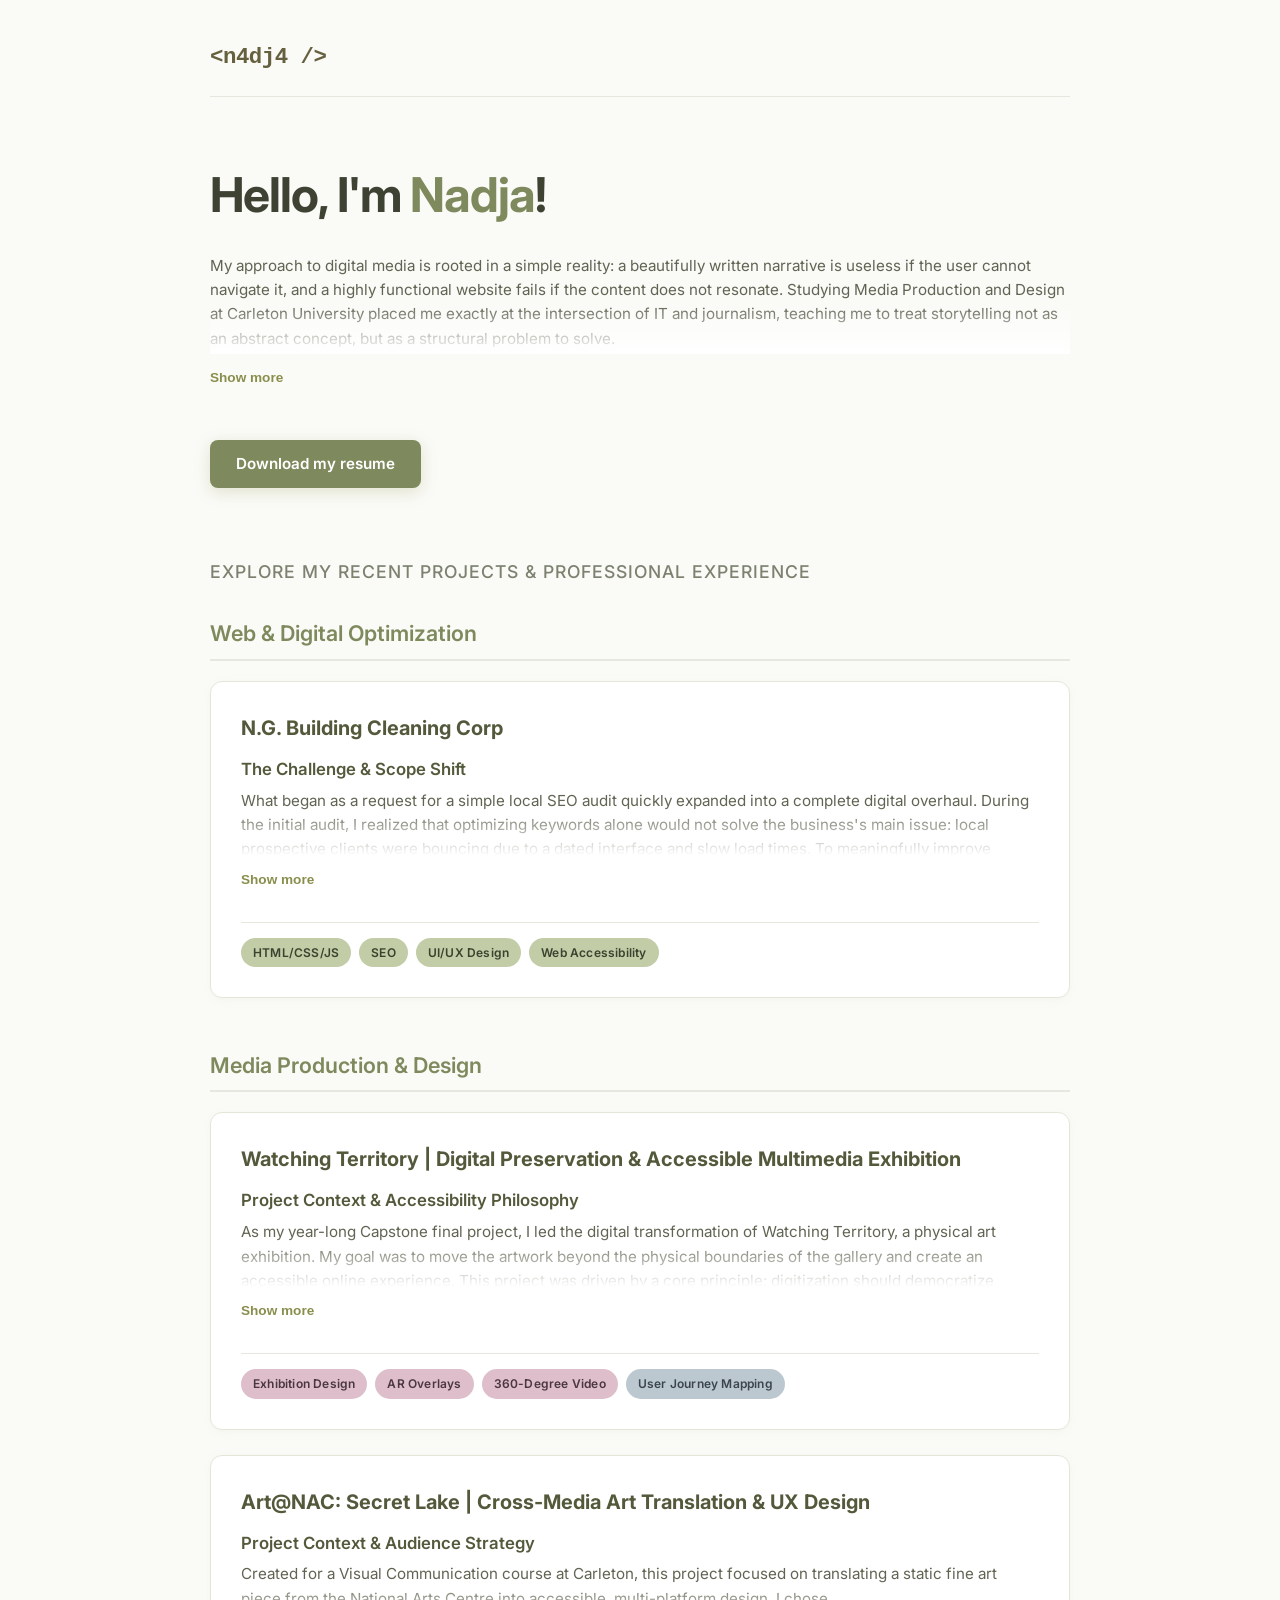
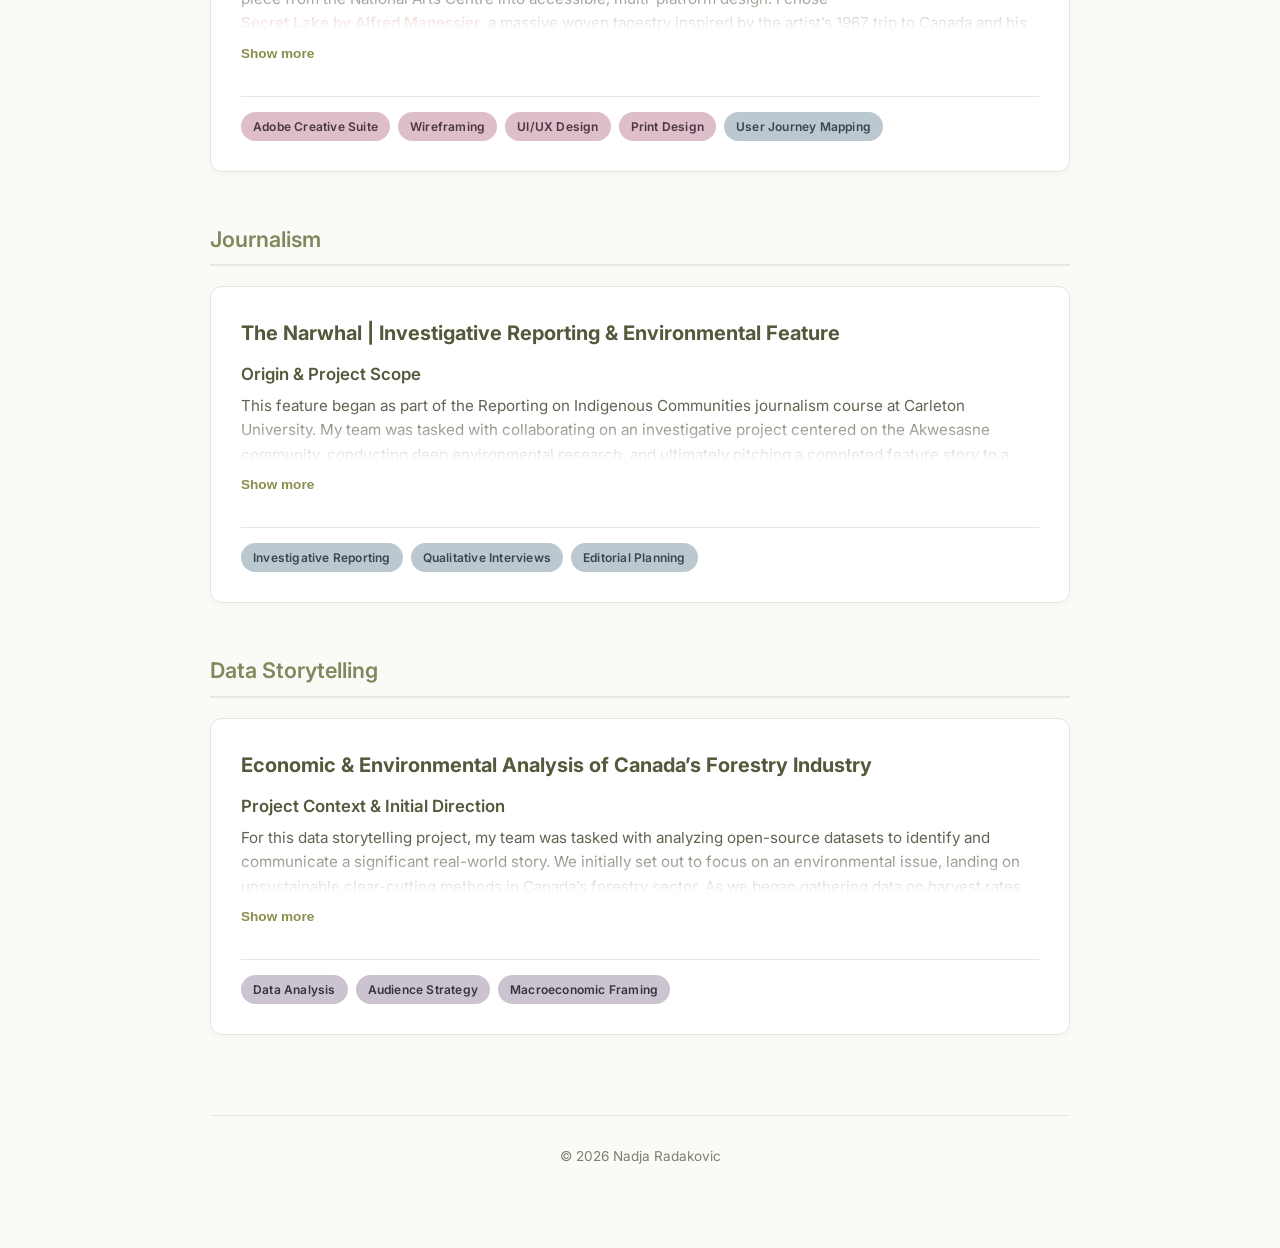
==== commit 0980428f: "style tweaks test" ====
--- a/home.html
+++ b/home.html
@@ -150,6 +150,7 @@
                             <span class="tag skill-creative">Wireframing</span>
                             <span class="tag skill-creative">UI/UX Design</span>
                             <span class="tag skill-creative">Print Design</span>
+                            <span class="tag skill-research">User Journey Mapping</span>
                         </div>
                     </div>
 
--- a/style.css
+++ b/style.css
@@ -146,7 +146,7 @@
 
 /* Hello, I'm "Nadja" title */
 .name-pink {
-    color: #d87a79;
+    color: #7e8a5d;
 }
 
 .intro-text p {
@@ -158,7 +158,7 @@
 .btn-download {
     display: inline-block;
     margin-top: 10px;
-    background-color: #9DA159; 
+    background-color: #7e8a5d; 
     color: #ffffff;
     padding: 12px 26px;
     border-radius: 8px;
@@ -207,10 +207,10 @@
 }
 
 /* Colour-coded category titles */
-.category-data-title { color: #9f89aa; }        /* Purple for Data Storytelling */
-.category-journalism-title { color: #879ca9; }  /* Blue for Journalism */
-.category-media-title { color: #bd8fa2; }       /* Pink for Media */
-.category-web-title { color: #909a75; }         /* Green for Web */
+.category-data-title { color: #7e8a5d; }        /* Purple for Data Storytelling */
+.category-journalism-title { color: #7e8a5d; }  /* Blue for Journalism */
+.category-media-title { color: #7e8a5d; }       /* Pink for Media */
+.category-web-title { color: #7e8a5d; }         /* Green for Web */
 
 .project-grid {
     display: grid;
@@ -244,7 +244,7 @@
 
 /* Custom Distinguishable Links */
 .project-link {
-    color: #3E4233;
+    color: #535a3b;
     text-decoration: none;
     transition: color 0.2s ease;
 }
@@ -323,7 +323,7 @@
 /* Subheadings inside project bubbles */
 .desc-content h4 {
     font-size: 1.05rem;
-    color: #3e4233; 
+    color: #535a3b; 
     font-weight: 600;
     margin-top: 22px;
     margin-bottom: 6px;
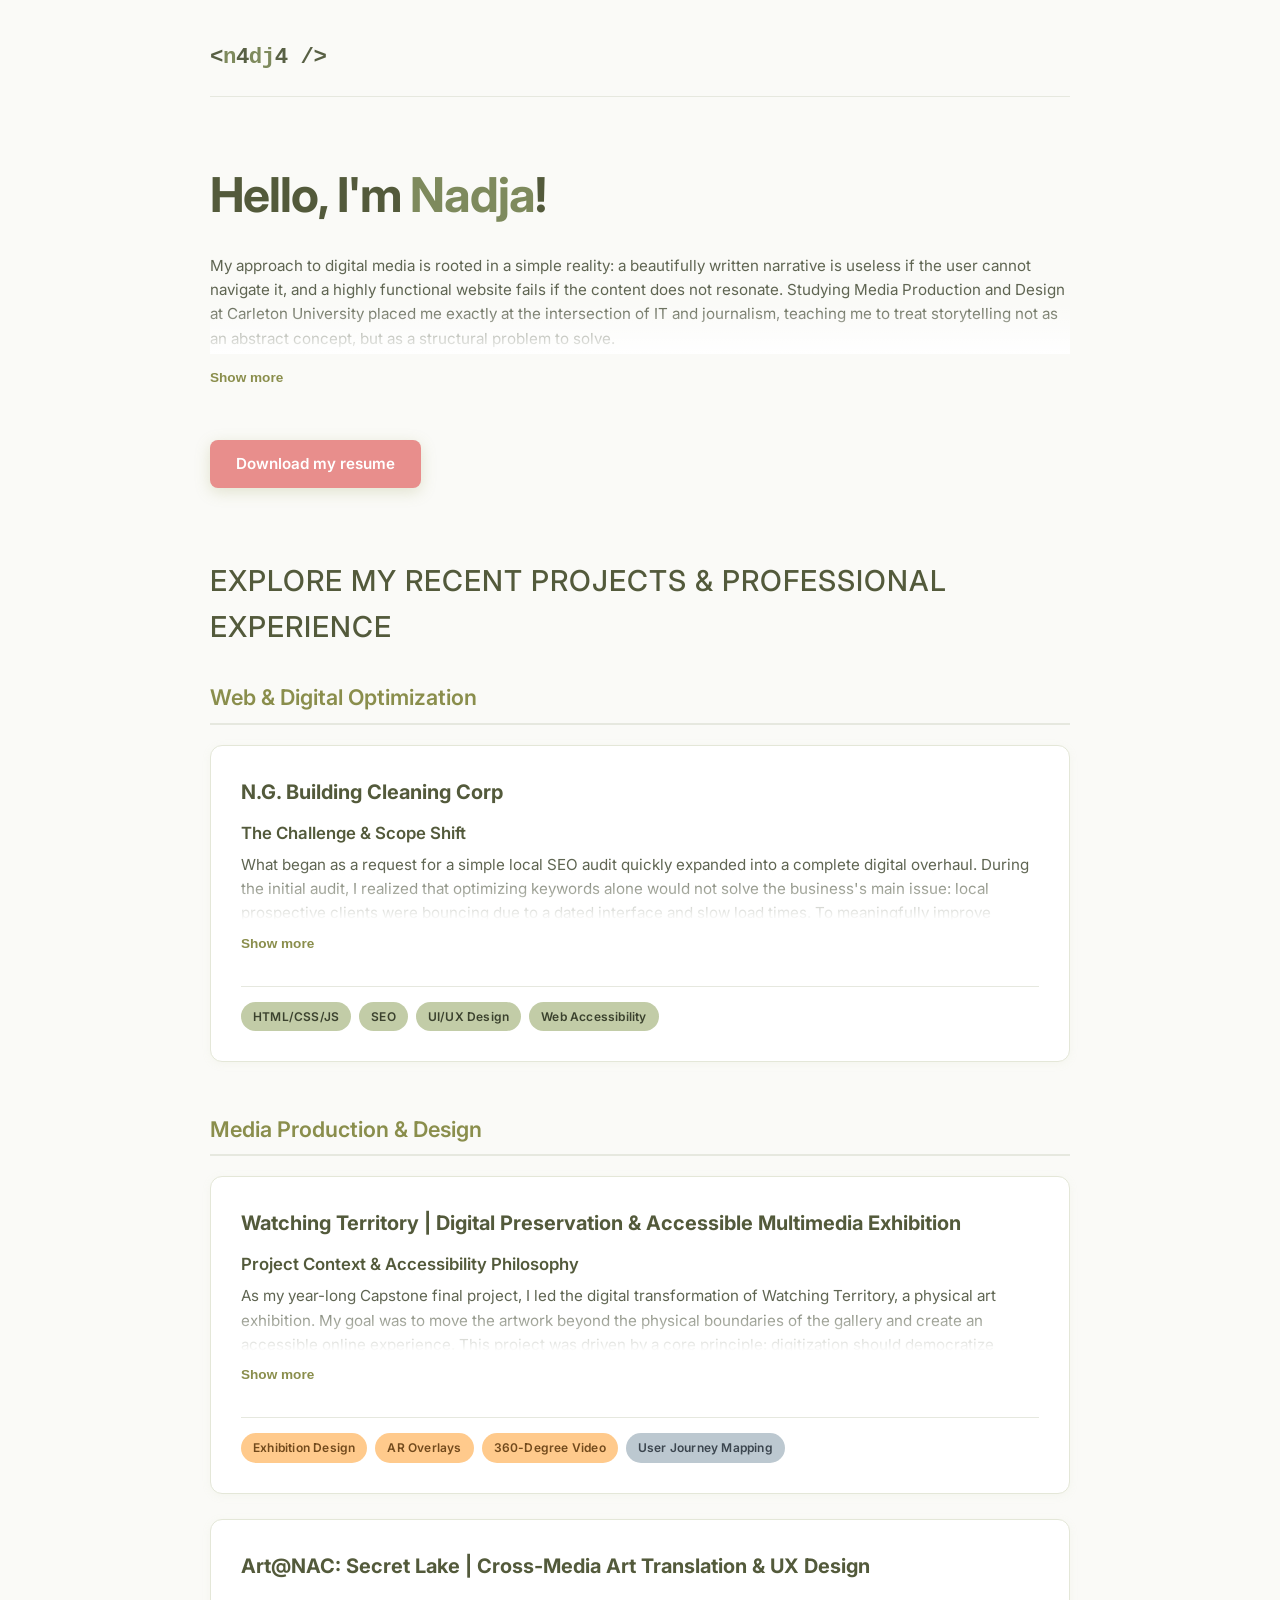
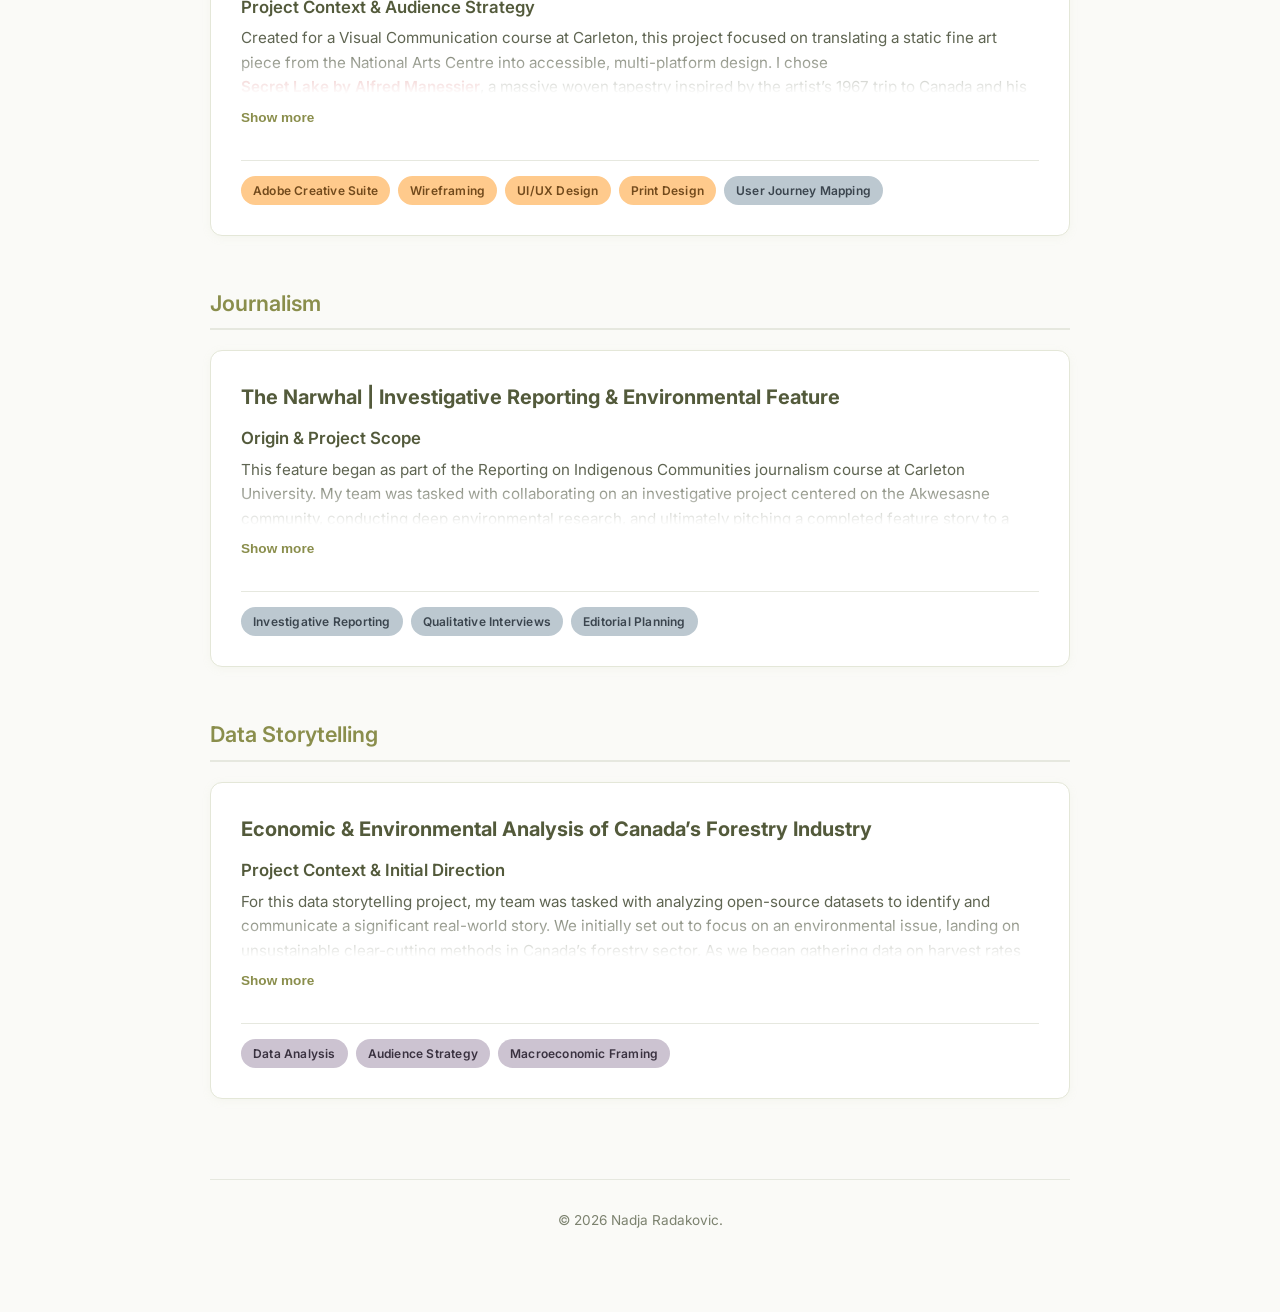
==== commit 175cdc68: "colour changes" ====
--- a/home.html
+++ b/home.html
@@ -34,7 +34,7 @@
             <button class="toggle-btn" onclick="toggleText(this)">Show more</button>
             
             <div style="margin-top: 25px;">
-                <a href="resume.pdf" download class="btn-download">Download my resume</a>
+                <a href="assets/resume.pdf" download class="btn-download">Download my resume</a>
             </div>
         </section>
 
@@ -120,12 +120,12 @@
 
                     <!-- Secret Lake -->
                     <div class="project-card">
-                        <h3><a href="#" onclick="openModal('assets/SecretLake.pdf')" class="project-link">Art@NAC: Secret Lake | Cross-Media Art Translation & UX Design</a></h3>
+                        <h3><a href="#" class="project-link">Art@NAC: Secret Lake | Cross-Media Art Translation & UX Design</a></h3>
                         
                         <div class="desc-container">
                             <div class="desc-content">
                                 <h4>Project Context & Audience Strategy</h4>
-                                <p>Created for a Visual Communication course at Carleton, this project focused on translating a static fine art piece from the National Arts Centre into accessible, multi-platform design. I chose <a href="#" onclick="openModal('assets/SecretLake.pdf')" class="custom-link inline-link">Secret Lake by Alfred Manessier</a>, a massive woven tapestry inspired by the artist’s 1967 trip to Canada and his impression of the Rideau Lakes. The core challenge was taking an abstract, high-concept artwork and adapting it into formats that could engage broad audiences, specifically younger viewers and interactive mobile users.</p>
+                                <p>Created for a Visual Communication course at Carleton, this project focused on translating a static fine art piece from the National Arts Centre into accessible, multi-platform design. I chose <a href="#" onclick="openModal('assets/Secret_Lake_Art.png')" class="custom-link inline-link">Secret Lake by Alfred Manessier</a>, a massive woven tapestry inspired by the artist’s 1967 trip to Canada and his impression of the Rideau Lakes. The core challenge was taking an abstract, high-concept artwork and adapting it into formats that could engage broad audiences, specifically younger viewers and interactive mobile users.</p>
                                 
                                 <h4>Print Design: Children’s Activity Book</h4>
                                 <p>Drawing inspiration from how my nieces and nephews interact with art, I designed a children’s activity book that reimagined the tapestry as an educational tool. I wireframed the book’s progression to ensure an intuitive flow for young readers, extracted the original artwork’s colour palette, and adjusted the saturation and tones to better suit a child-friendly aesthetic. Using Adobe InDesign for layout, Illustrator for vector elements, and Photoshop for digital rendering, I created a complete print-ready activity book that combined creative exercises with visual learning.</p>
@@ -137,8 +137,8 @@
                                 <p>This project expanded my ability to adapt a single core concept across completely different mediums. It required combining visual storytelling, colour theory, and audience-focused design with practical execution across the Adobe Creative Suite.</p>
 
                                 <div class="link-group">
-                                    <a href="#" onclick="openModal('MPAD2001_Activity_Annotated_Wireframe.pdf')" class="custom-link">View Wireframing Process</a>
-                                    <a href="#" onclick="openModal('MPAD2001_ActivityBook.pdf')" class="custom-link">View Activity Book Final Product</a>
+                                    <a href="#" onclick="openModal('assets/MPAD2001_Activity_Annotated_Wireframe.pdf')" class="custom-link">View Wireframing Process</a>
+                                    <a href="#" onclick="openModal('assets/MPAD2001_ActivityBook.pdf')" class="custom-link">View Activity Book Final Product</a>
                                     <a href="#" onclick="openModal('MPAD2001_SecretLake_NadjaRadakovic.mp4')" class="custom-link">View Mobile App Video Walkthrough</a>
                                 </div>
                             </div>
@@ -234,7 +234,7 @@
         </section>
 
         <footer class="site-footer">
-            <p>&copy; 2026 Nadja Radakovic</p>
+            <p>&copy; 2026 Nadja Radakovic.</p>
         </footer>
 
     </div>
--- a/style.css
+++ b/style.css
@@ -120,15 +120,15 @@
     font-weight: 600;
     font-size: 1.4rem;
     letter-spacing: -0.5px;
-    color: #65613F; 
+    color: #586044; 
 }
 
 /* Logo custom colours */
 .logo-pink {
-    color: #65613F;
+    color: #7e8a5d;
 }
 .logo-green {
-    color: #65613F;
+    color: #586044;
     font-weight: 700;
 }
 
@@ -141,7 +141,7 @@
     font-size: 3rem;
     letter-spacing: -1px;
     margin-bottom: 20px;
-    color: #3E4233;
+    color: #535a3b;
 }
 
 /* Hello, I'm "Nadja" title */
@@ -158,7 +158,7 @@
 .btn-download {
     display: inline-block;
     margin-top: 10px;
-    background-color: #7e8a5d; 
+    background-color: #e88e8c; 
     color: #ffffff;
     padding: 12px 26px;
     border-radius: 8px;
@@ -177,9 +177,9 @@
 
 /* Project Heading: Explore My Recent Projects & Professional Experience */
 .projects-heading {
-    font-size: 1.1rem;
+    font-size: 1.8rem;
     font-weight: 500;
-    color: #7C826F;
+    color: #535a3b;
     margin-bottom: 30px;
     text-transform: uppercase;
     letter-spacing: 1px;
@@ -207,10 +207,10 @@
 }
 
 /* Colour-coded category titles */
-.category-data-title { color: #7e8a5d; }        /* Purple for Data Storytelling */
-.category-journalism-title { color: #7e8a5d; }  /* Blue for Journalism */
-.category-media-title { color: #7e8a5d; }       /* Pink for Media */
-.category-web-title { color: #7e8a5d; }         /* Green for Web */
+.category-data-title { color: #8A8E4C; }        /* Purple for Data Storytelling */
+.category-journalism-title { color: #8A8E4C; }  /* Blue for Journalism */
+.category-media-title { color: #8A8E4C; }       /* Pink for Media */
+.category-web-title { color: #8A8E4C; }         /* Green for Web */
 
 .project-grid {
     display: grid;
@@ -368,9 +368,9 @@
     letter-spacing: 0.2px;
 }
 
-/* Colour Coded Categories based on your palette */
+/* Colour Coded Categories based on palette */
 .tag.skill-web { background-color: #C2CCA7; color: #3b422e; }       /* Green for Web/Tech */
-.tag.skill-creative { background-color: #DEBECB; color: #4a3740; }  /* Pink for Creative/Design */
+.tag.skill-creative { background-color: #FFCA8C; color: #724a1c; }  /* Yellow for Creative/Design */
 .tag.skill-research { background-color: #BCC8D0; color: #3b454e; }  /* Blue for Research/Journalism */
 .tag.skill-data { background-color: #CCC3D1; color: #3a3240; }      /* Purple for Data */
 
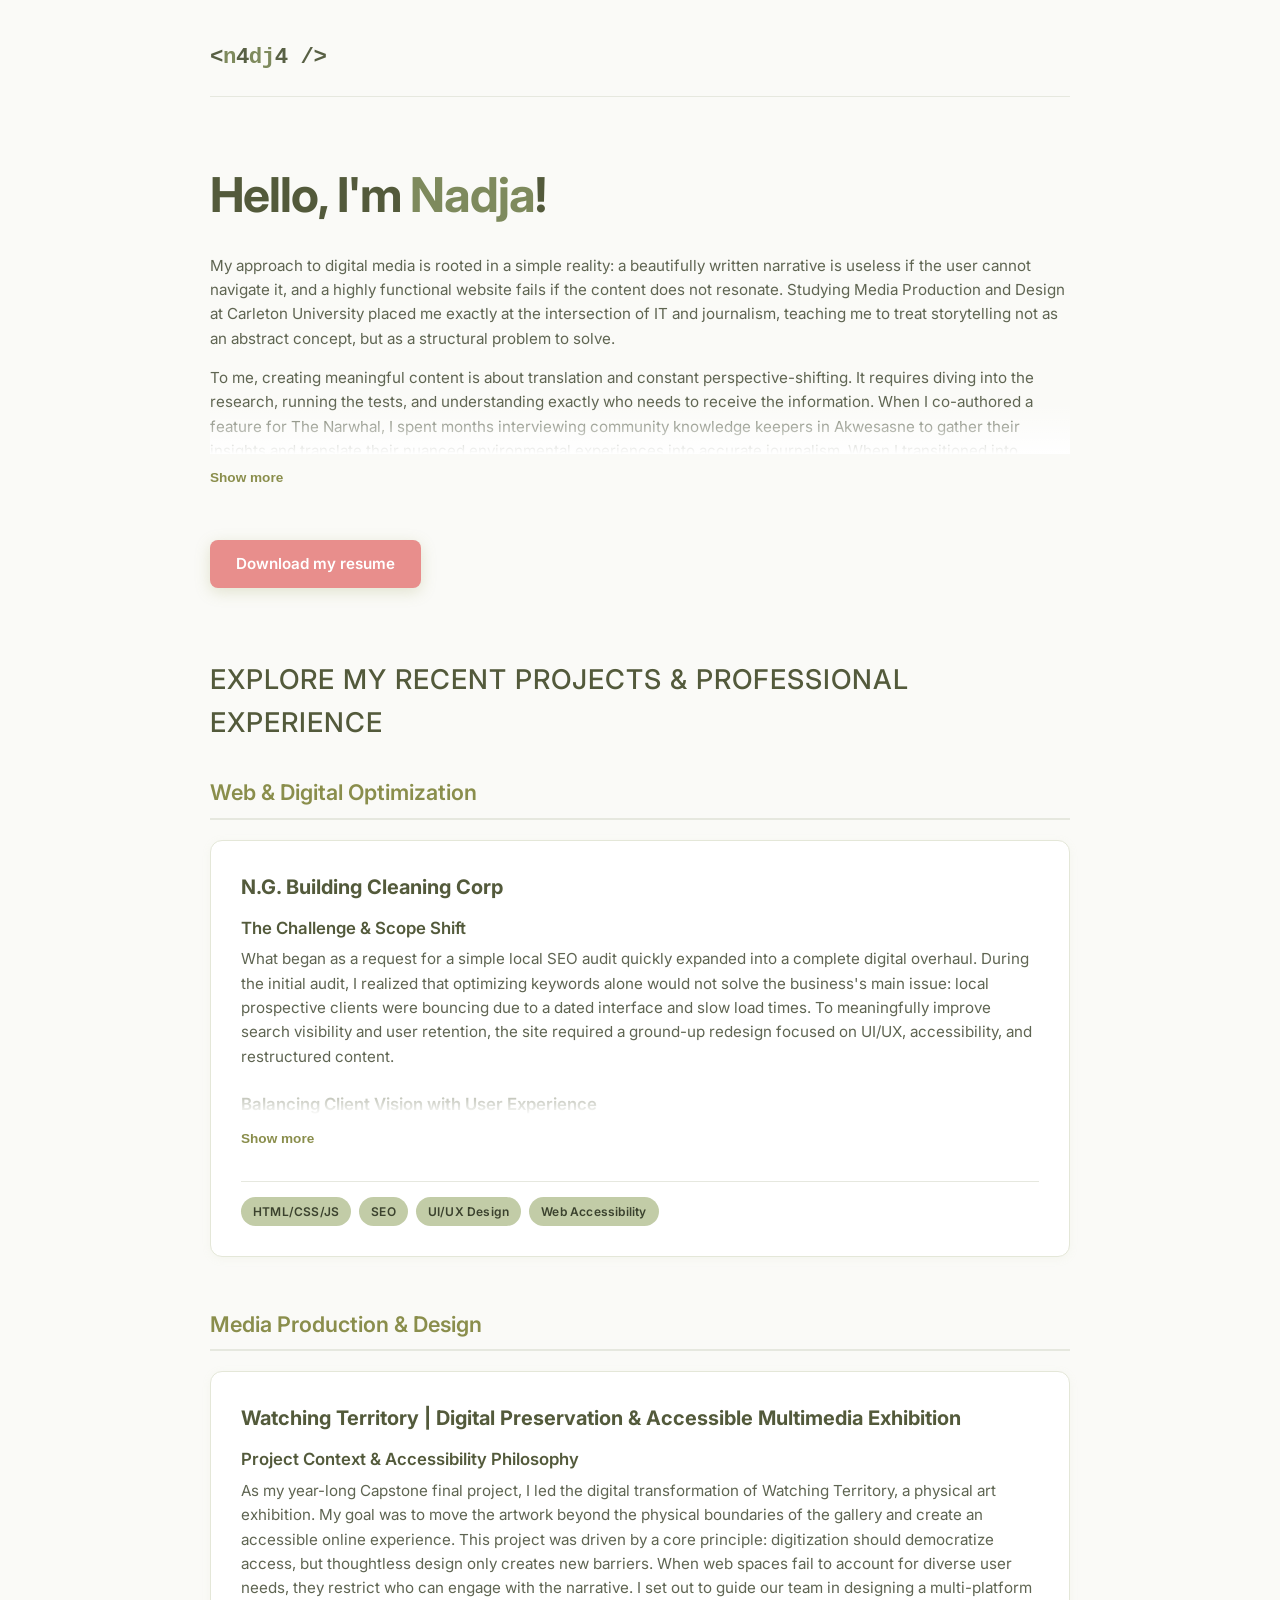
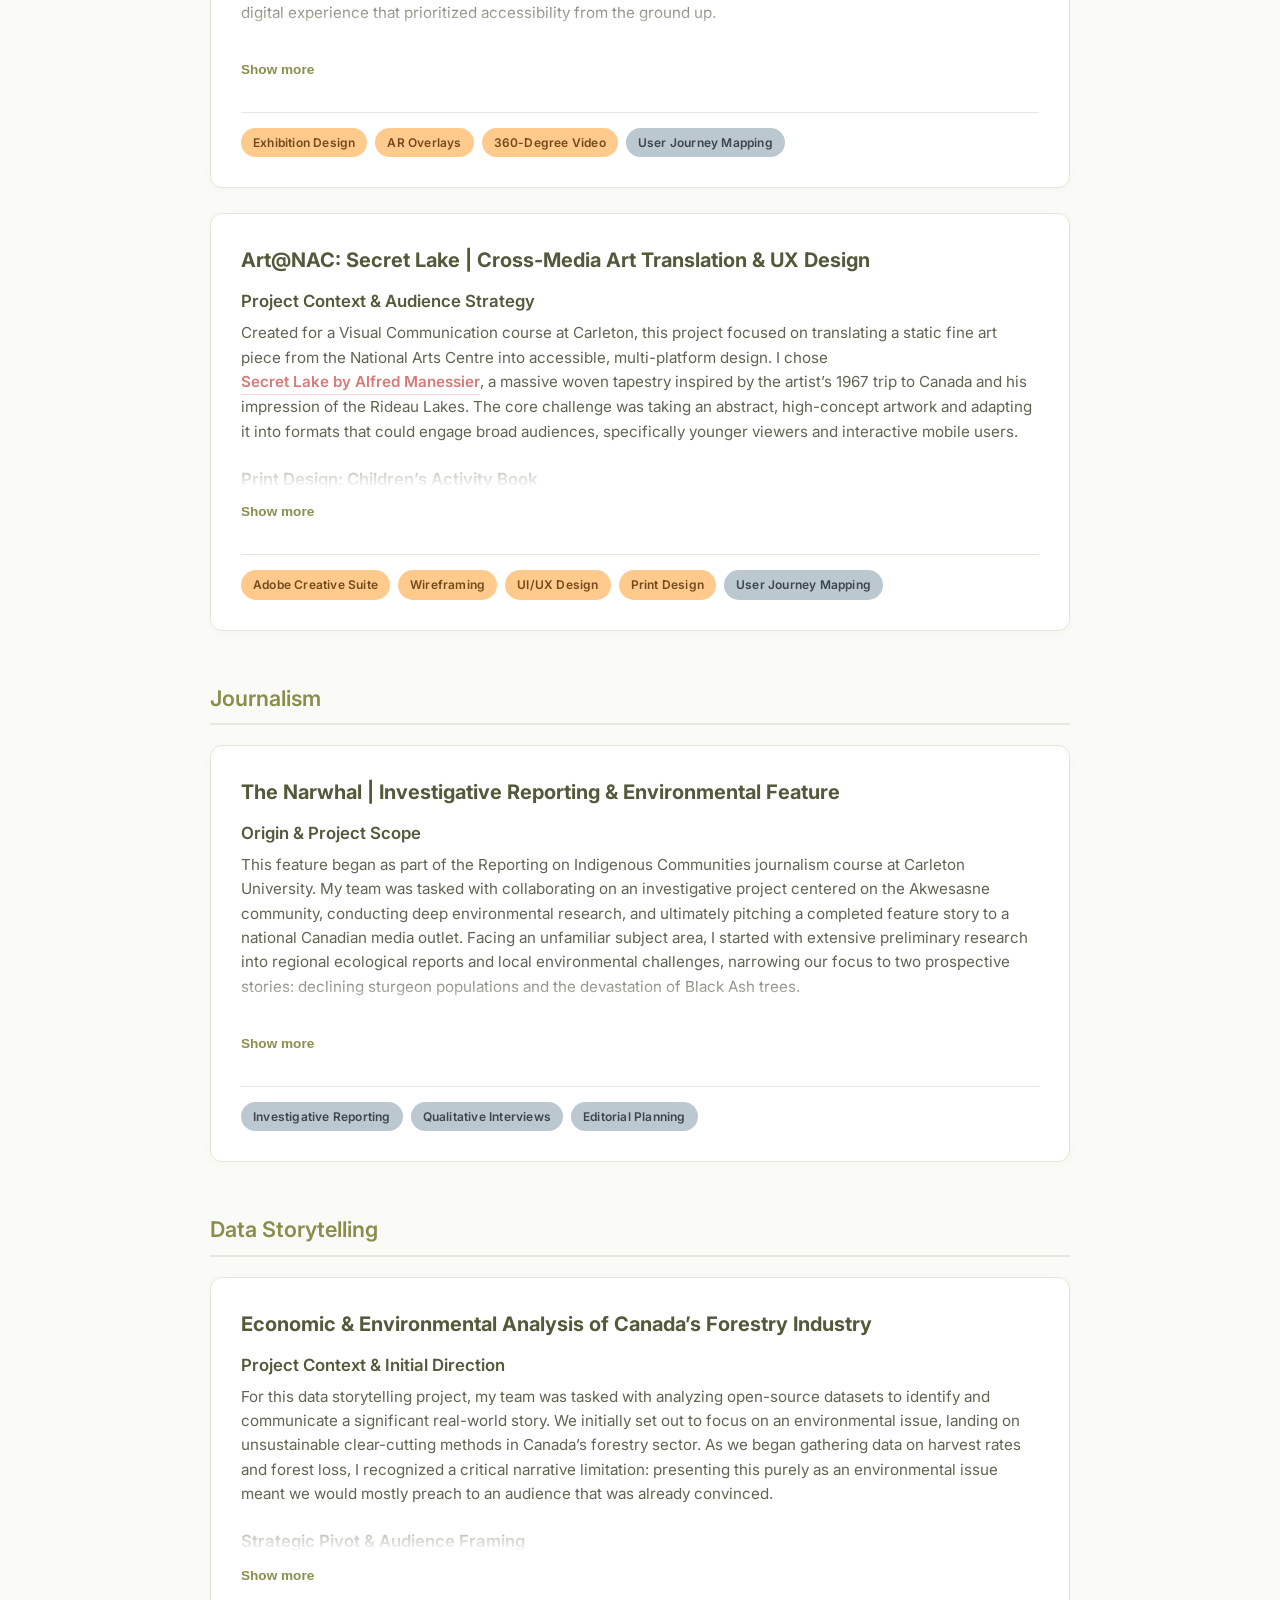
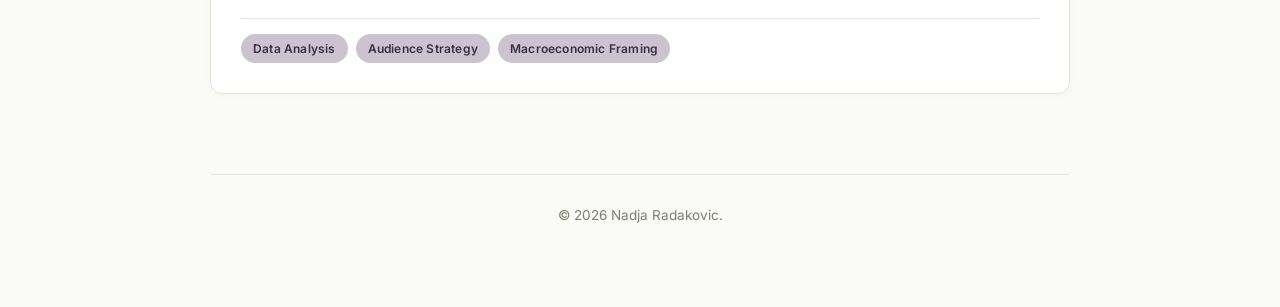
==== commit 3118cab5: "activity book mobile walkthrough video added in" ====
--- a/home.html
+++ b/home.html
@@ -139,7 +139,7 @@
                                 <div class="link-group">
                                     <a href="#" onclick="openModal('assets/MPAD2001_Activity_Annotated_Wireframe.pdf')" class="custom-link">View Wireframing Process</a>
                                     <a href="#" onclick="openModal('assets/MPAD2001_ActivityBook.pdf')" class="custom-link">View Activity Book Final Product</a>
-                                    <a href="#" onclick="openModal('MPAD2001_SecretLake_NadjaRadakovic.mp4')" class="custom-link">View Mobile App Video Walkthrough</a>
+                                    <a href="#" onclick="openModal('https://drive.google.com/file/d/1sUl9YrZSkrOhhjyNVwUfxKM5LO3g66FW/preview')" class="custom-link">View Mobile App Video Walkthrough</a>
                                 </div>
                             </div>
                         </div>
--- a/style.css
+++ b/style.css
@@ -31,9 +31,9 @@
     animation: floatBlob 16s ease infinite alternate;
 }
 
-.blob-1 { width: 480px; height: 480px; background-color: #C2CCA7; top: -10%; left: -10%; animation-delay: 0s; }
-.blob-2 { width: 520px; height: 520px; background-color: #DEBECB; bottom: -15%; right: -10%; animation-delay: -5s; }
-.blob-3 { width: 380px; height: 380px; background-color: #F9DE9D; top: 45%; left: 55%; transform: translate(-50%, -50%); animation-delay: -10s; }
+.blob-1 { width: 480px; height: 480px; background-color: #acbe7c; top: -10%; left: -10%; animation-delay: 0s; }
+.blob-2 { width: 520px; height: 520px; background-color: #e1a3bc; bottom: -15%; right: -10%; animation-delay: -5s; }
+.blob-3 { width: 380px; height: 380px; background-color: #f8d177; top: 45%; left: 55%; transform: translate(-50%, -50%); animation-delay: -10s; }
 
 @keyframes floatBlob {
     0% { transform: translate(0, 0) scale(1); }
@@ -49,17 +49,17 @@
     z-index: 10;
 }
 
-.fade-in-text {
-    font-family: 'Great Vibes', cursive;
-    font-size: 7.5rem;
-    color: #4a4d3c;
-    font-weight: 400;
-    opacity: 0;
-    animation: fadeIn 2s ease forwards;
-    animation-delay: 0.3s;
+/* New: Typewriter Text Styling */
+#welcome-text {
+    font-family: "Basic", sans-serif;
+    font-style: normal;
+    font-size: 3.2rem;
+    color: #414831;
     text-shadow: 0 4px 20px rgba(194, 204, 167, 0.4);
-}
-
+    min-height: 1.2em;
+}
+
+/* Arrow Button Styling */
 .fade-in-btn {
     color: #4a4d3c;
     background: rgba(255, 255, 255, 0.65);
@@ -72,11 +72,18 @@
     justify-content: center;
     align-items: center;
     text-decoration: none;
-    opacity: 0;
-    animation: fadeIn 2s ease forwards;
-    animation-delay: 1.2s;
-    transition: all 0.3s ease;
+    opacity: 0; /* Hidden by default until TypeIt finishes */
+    pointer-events: none; /* Prevents clicks while hidden */
+    transform: translateY(15px);
+    transition: opacity 0.8s ease, transform 0.8s ease, background 0.3s ease, box-shadow 0.3s ease;
     box-shadow: 0 8px 20px rgba(0, 0, 0, 0.04);
+}
+
+/* JS adds this class when typing finishes */
+.fade-in-btn.visible {
+    opacity: 1;
+    pointer-events: auto;
+    transform: translateY(0);
 }
 
 .fade-in-btn:hover {
@@ -85,9 +92,11 @@
     box-shadow: 0 12px 25px rgba(194, 204, 167, 0.3);
 }
 
-@keyframes fadeIn {
-    from { opacity: 0; transform: translateY(15px); }
-    to { opacity: 1; transform: translateY(0); }
+/* Responsive adjustment for mobile viewports */
+@media (max-width: 768px) {
+    #welcome-text {
+        font-size: 2rem;
+    }
 }
 
 /* =========================================
@@ -177,7 +186,7 @@
 
 /* Project Heading: Explore My Recent Projects & Professional Experience */
 .projects-heading {
-    font-size: 1.8rem;
+    font-size: 1.7rem;
     font-weight: 500;
     color: #535a3b;
     margin-bottom: 30px;
@@ -288,7 +297,7 @@
 /* Text Truncation & Expansion */
 .desc-container {
     position: relative;
-    max-height: 100px; /* Limits height to about 4 lines */
+    max-height: 200px; /* Limits height to about 4 lines */
     overflow: hidden;
     transition: max-height 0.5s ease;
     margin-bottom: 10px;
